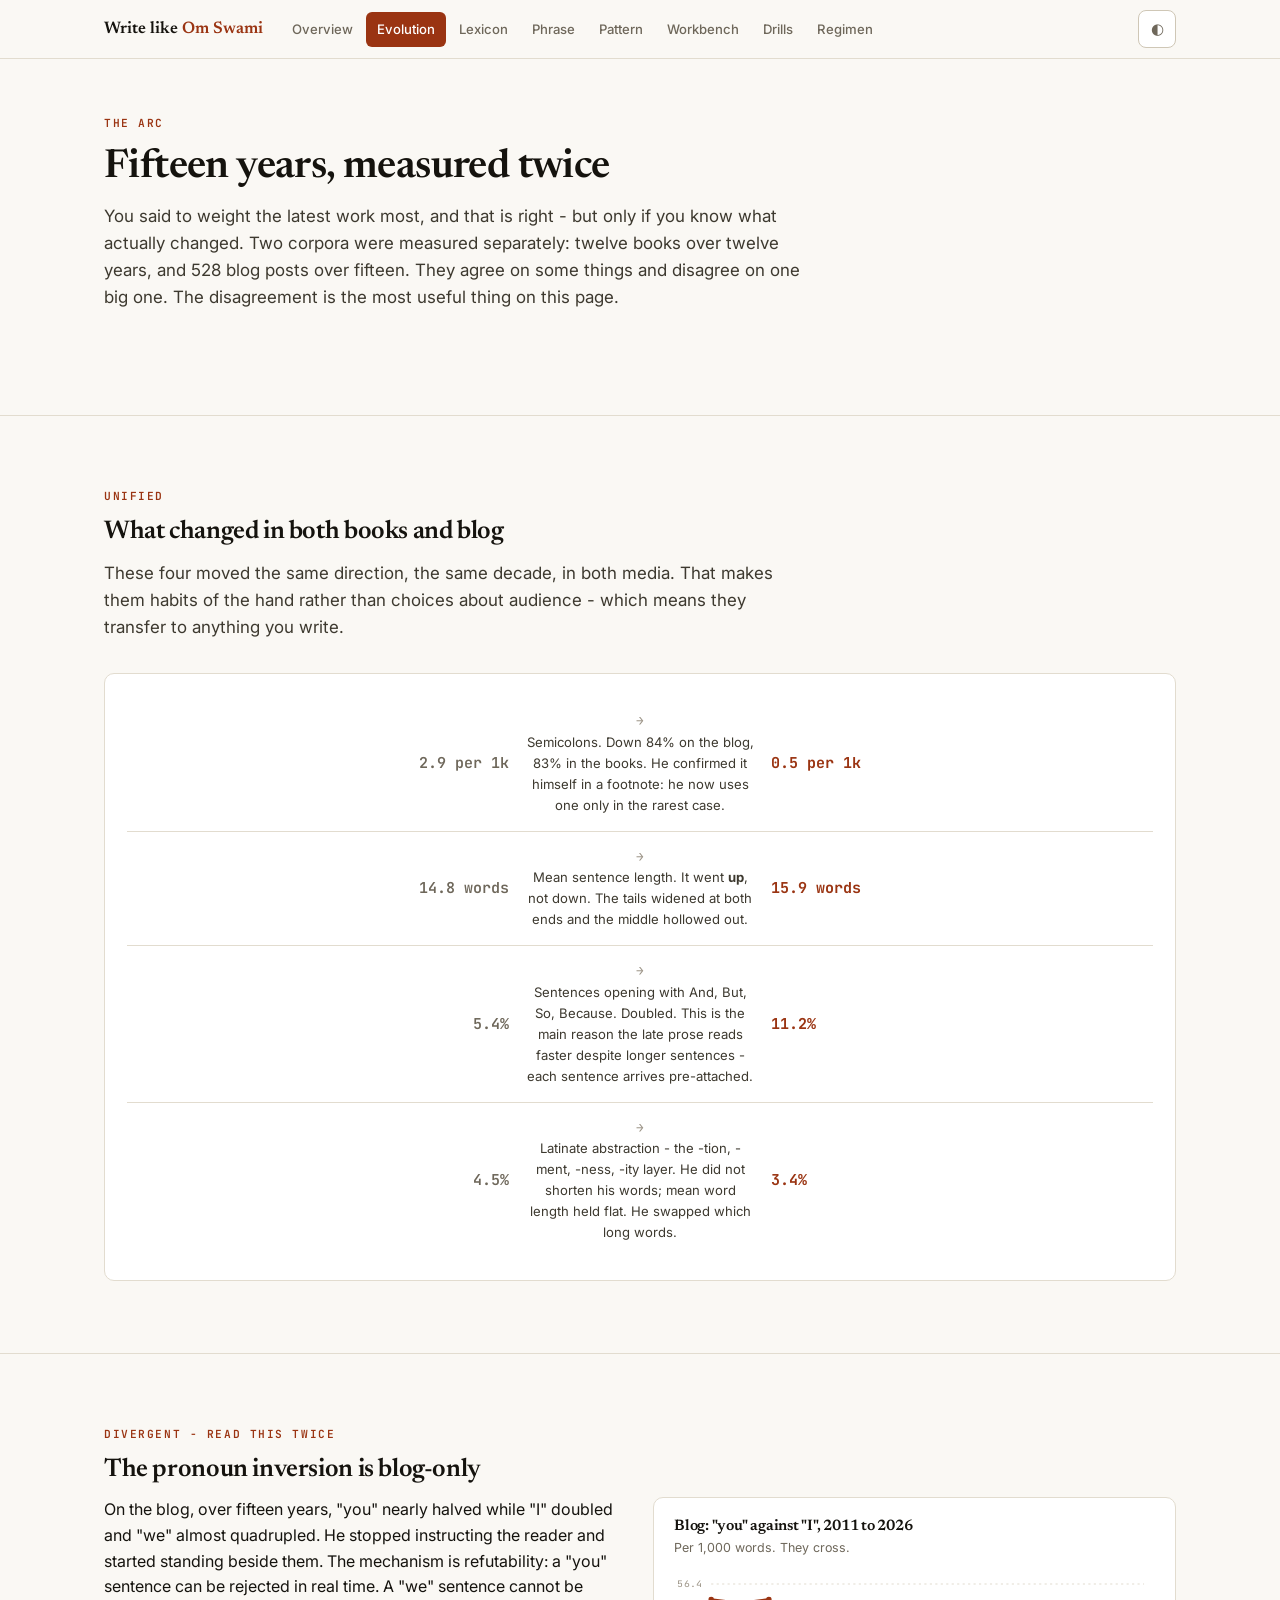
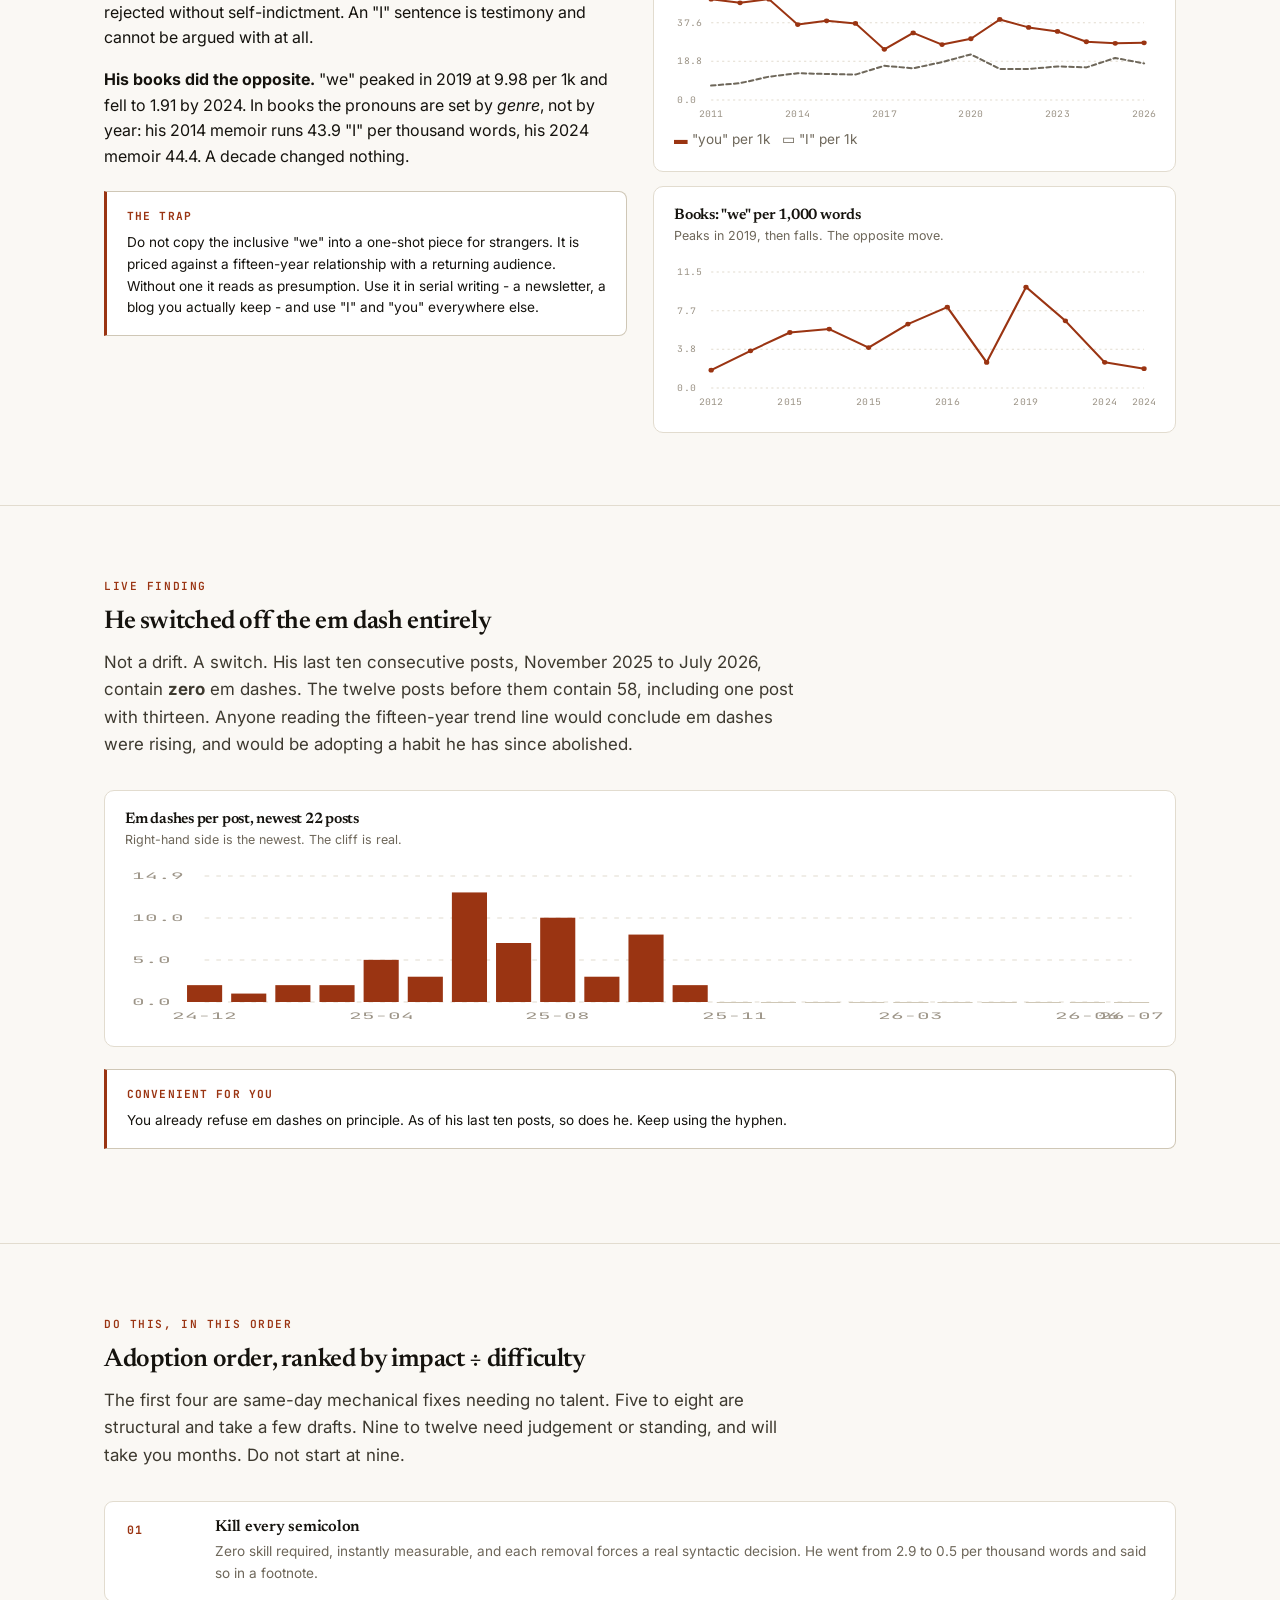
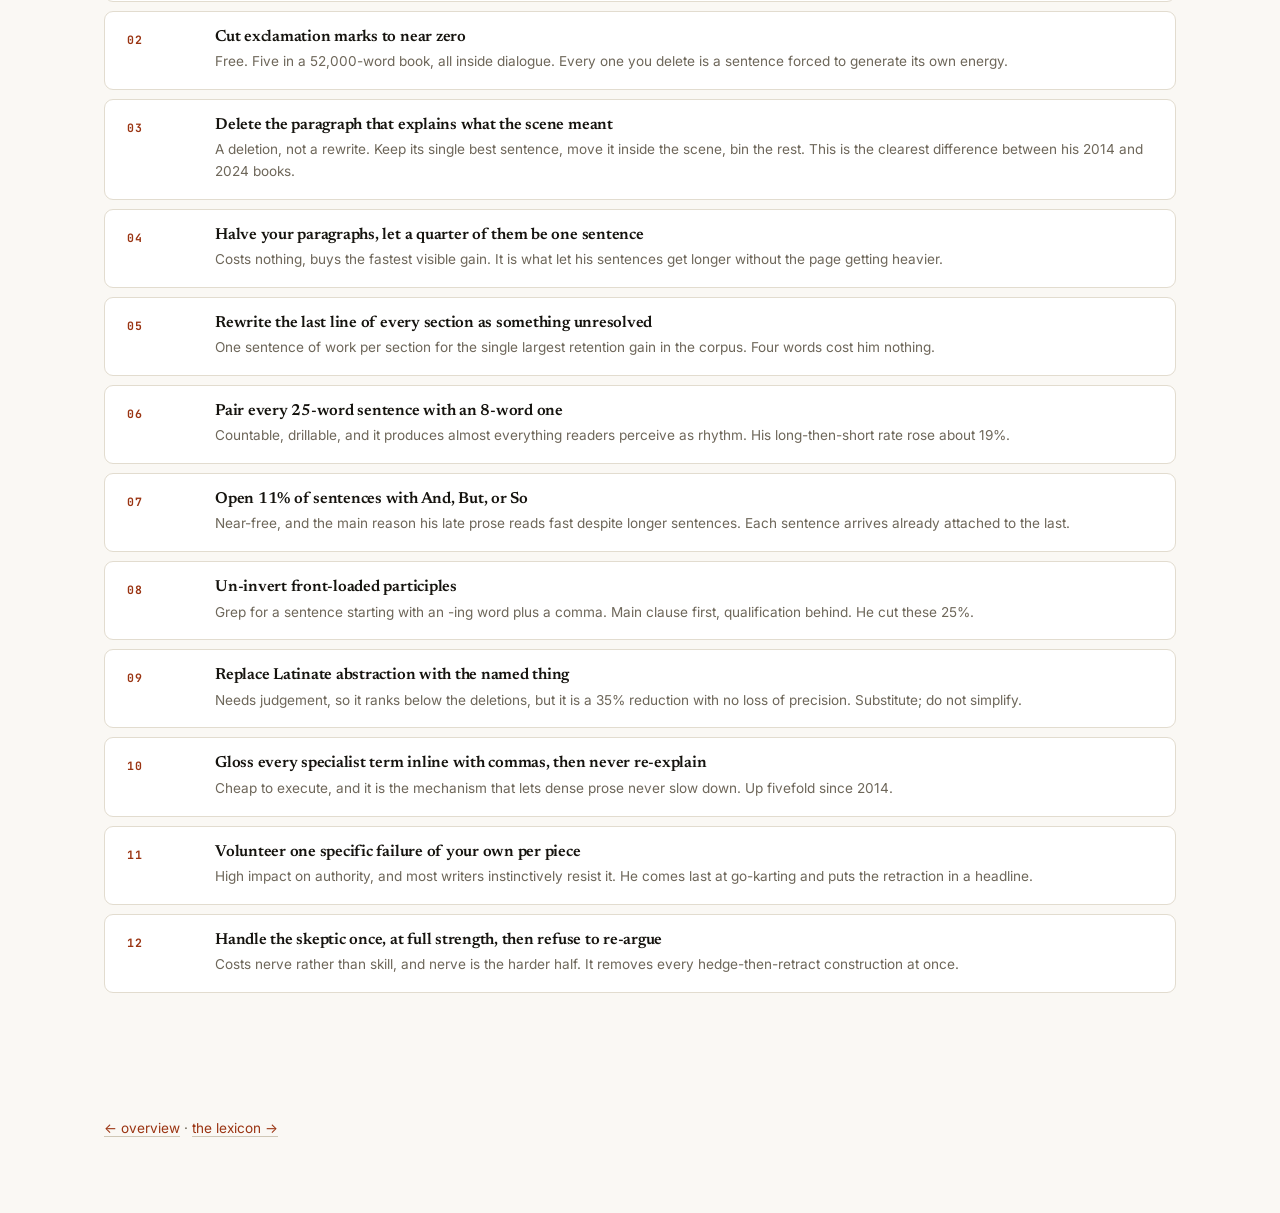
==== public/evolution.html @ 62a7ca6a "Writing curriculum reverse-engineered from 1.19M words of Om Swami Measured 12 books (588,782 words)" ====
<!doctype html><html lang="en"><head>
<meta charset="utf-8"><meta name="viewport" content="width=device-width,initial-scale=1">
<title>Evolution - Write like Om Swami</title>
<link rel="preconnect" href="https://fonts.googleapis.com"><link rel="preconnect" href="https://fonts.gstatic.com" crossorigin>
<link href="https://fonts.googleapis.com/css2?family=Newsreader:ital,opsz,wght@0,6..72,300..700;1,6..72,300..600&family=Inter:wght@400;500;600;700&family=JetBrains+Mono:wght@400;600&display=swap" rel="stylesheet">
<link rel="stylesheet" href="styles.css">
<link rel="icon" href="data:image/svg+xml,<svg xmlns='http://www.w3.org/2000/svg' viewBox='0 0 100 100'><text y='.9em' font-size='90'>🪷</text></svg>">
</head><body>

<section style="padding-top:56px"><div class="wrap">
  <div class="eyebrow">The arc</div>
  <h2 class="h2">Fifteen years, measured twice</h2>
  <p class="lede">You said to weight the latest work most, and that is right - but only if you know what actually changed. Two corpora were measured separately: twelve books over twelve years, and 528 blog posts over fifteen. They agree on some things and disagree on one big one. The disagreement is the most useful thing on this page.</p>
</div></section>

<section><div class="wrap">
  <div class="eyebrow">Unified</div>
  <h2 class="h2" style="font-size:1.6rem">What changed in both books and blog</h2>
  <p class="lede small">These four moved the same direction, the same decade, in both media. That makes them habits of the hand rather than choices about audience - which means they transfer to anything you write.</p>
  <div class="card">
    <div class="vs"><div class="a">2.9 per 1k</div><div><div class="arrow" style="text-align:center">→</div><div class="m">Semicolons. Down 84% on the blog, 83% in the books. He confirmed it himself in a footnote: he now uses one only in the rarest case.</div></div><div class="b">0.5 per 1k</div></div>
    <div class="vs"><div class="a">14.8 words</div><div><div class="arrow" style="text-align:center">→</div><div class="m">Mean sentence length. It went <b>up</b>, not down. The tails widened at both ends and the middle hollowed out.</div></div><div class="b">15.9 words</div></div>
    <div class="vs"><div class="a">5.4%</div><div><div class="arrow" style="text-align:center">→</div><div class="m">Sentences opening with And, But, So, Because. Doubled. This is the main reason the late prose reads faster despite longer sentences - each sentence arrives pre-attached.</div></div><div class="b">11.2%</div></div>
    <div class="vs"><div class="a">4.5%</div><div><div class="arrow" style="text-align:center">→</div><div class="m">Latinate abstraction - the -tion, -ment, -ness, -ity layer. He did not shorten his words; mean word length held flat. He swapped which long words.</div></div><div class="b">3.4%</div></div>
  </div>
</div></section>

<section><div class="wrap">
  <div class="eyebrow">Divergent - read this twice</div>
  <h2 class="h2" style="font-size:1.6rem">The pronoun inversion is blog-only</h2>
  <div class="two-col">
    <div>
      <p>On the blog, over fifteen years, "you" nearly halved while "I" doubled and "we" almost quadrupled. He stopped instructing the reader and started standing beside them. The mechanism is refutability: a "you" sentence can be rejected in real time. A "we" sentence cannot be rejected without self-indictment. An "I" sentence is testimony and cannot be argued with at all.</p>
      <p><b>His books did the opposite.</b> "we" peaked in 2019 at 9.98 per 1k and fell to 1.91 by 2024. In books the pronouns are set by <em>genre</em>, not by year: his 2014 memoir runs 43.9 "I" per thousand words, his 2024 memoir 44.4. A decade changed nothing.</p>
      <div class="note"><b>The trap</b><p class="small" style="margin:0">Do not copy the inclusive "we" into a one-shot piece for strangers. It is priced against a fifteen-year relationship with a returning audience. Without one it reads as presumption. Use it in serial writing - a newsletter, a blog you actually keep - and use "I" and "you" everywhere else.</p></div>
    </div>
    <div><div class="chart"><h4>Blog: "you" against "I", 2011 to 2026</h4>
      <div class="sub">Per 1,000 words. They cross.</div><div id="c1"></div></div>
      <div class="chart" style="margin-top:14px"><h4>Books: "we" per 1,000 words</h4>
      <div class="sub">Peaks in 2019, then falls. The opposite move.</div><div id="c2"></div></div></div>
  </div>
</div></section>

<section><div class="wrap">
  <div class="eyebrow">Live finding</div>
  <h2 class="h2" style="font-size:1.6rem">He switched off the em dash entirely</h2>
  <p class="lede">Not a drift. A switch. His last ten consecutive posts, November 2025 to July 2026, contain <b>zero</b> em dashes. The twelve posts before them contain 58, including one post with thirteen. Anyone reading the fifteen-year trend line would conclude em dashes were rising, and would be adopting a habit he has since abolished.</p>
  <div class="chart"><h4>Em dashes per post, newest 22 posts</h4><div class="sub">Right-hand side is the newest. The cliff is real.</div><div id="c3"></div></div>
  <div class="note"><b>Convenient for you</b><p class="small" style="margin:0">You already refuse em dashes on principle. As of his last ten posts, so does he. Keep using the hyphen.</p></div>
</div></section>

<section><div class="wrap">
  <div class="eyebrow">Do this, in this order</div>
  <h2 class="h2" style="font-size:1.6rem">Adoption order, ranked by impact ÷ difficulty</h2>
  <p class="lede small">The first four are same-day mechanical fixes needing no talent. Five to eight are structural and take a few drafts. Nine to twelve need judgement or standing, and will take you months. Do not start at nine.</p>
  <div id="adopt"></div>
</div></section>

<footer><div class="wrap"><p class="small"><a href="index.html">← overview</a> · <a href="lexicon.html">the lexicon →</a></p></div></footer>

<script src="app.js"></script>
<script>
initChrome();
const ADOPT=[
 ["Kill every semicolon","Zero skill required, instantly measurable, and each removal forces a real syntactic decision. He went from 2.9 to 0.5 per thousand words and said so in a footnote."],
 ["Cut exclamation marks to near zero","Free. Five in a 52,000-word book, all inside dialogue. Every one you delete is a sentence forced to generate its own energy."],
 ["Delete the paragraph that explains what the scene meant","A deletion, not a rewrite. Keep its single best sentence, move it inside the scene, bin the rest. This is the clearest difference between his 2014 and 2024 books."],
 ["Halve your paragraphs, let a quarter of them be one sentence","Costs nothing, buys the fastest visible gain. It is what let his sentences get longer without the page getting heavier."],
 ["Rewrite the last line of every section as something unresolved","One sentence of work per section for the single largest retention gain in the corpus. Four words cost him nothing."],
 ["Pair every 25-word sentence with an 8-word one","Countable, drillable, and it produces almost everything readers perceive as rhythm. His long-then-short rate rose about 19%."],
 ["Open 11% of sentences with And, But, or So","Near-free, and the main reason his late prose reads fast despite longer sentences. Each sentence arrives already attached to the last."],
 ["Un-invert front-loaded participles","Grep for a sentence starting with an -ing word plus a comma. Main clause first, qualification behind. He cut these 25%."],
 ["Replace Latinate abstraction with the named thing","Needs judgement, so it ranks below the deletions, but it is a 35% reduction with no loss of precision. Substitute; do not simplify."],
 ["Gloss every specialist term inline with commas, then never re-explain","Cheap to execute, and it is the mechanism that lets dense prose never slow down. Up fivefold since 2014."],
 ["Volunteer one specific failure of your own per piece","High impact on authority, and most writers instinctively resist it. He comes last at go-karting and puts the retraction in a headline."],
 ["Handle the skeptic once, at full strength, then refuse to re-argue","Costs nerve rather than skill, and nerve is the harder half. It removes every hedge-then-retract construction at once."]
];
document.getElementById("adopt").innerHTML=ADOPT.map((a,i)=>`
  <div class="wk" style="border:1px solid var(--rule);border-radius:9px;margin-bottom:9px;background:var(--surface)">
    <div class="n">${String(i+1).padStart(2,"0")}</div>
    <div><h4>${a[0]}</h4><p class="small muted" style="margin:0">${a[1]}</p></div></div>`).join("");

function mini(el,pts,{alt=null,lab="",altLab="",h=150,bars=false}={}){
  const w=440,pad={l:34,r:10,t:10,b:24};
  const ys=pts.map(p=>p.y).concat(alt?alt.map(p=>p.y):[]);
  let mn=Math.min(0,...ys), mx=Math.max(...ys)*1.15||1;
  const X=i=>pad.l+i*(w-pad.l-pad.r)/Math.max(1,pts.length-1);
  const Y=v=>pad.t+(mx-v)/(mx-mn)*(h-pad.t-pad.b);
  let g="";
  for(let k=0;k<=3;k++){const v=mn+(mx-mn)*k/3;
    g+=`<line class="gl" x1="${pad.l}" x2="${w-pad.r}" y1="${Y(v)}" y2="${Y(v)}"/><text class="lbl" x="3" y="${Y(v)+3}">${v.toFixed(1)}</text>`;}
  let body;
  if(bars){
    const bw=Math.max(3,(w-pad.l-pad.r)/pts.length-3);
    body=pts.map((p,i)=>`<rect class="bar ${p.y===0?"dim":""}" x="${X(i)-bw/2}" y="${Y(p.y)}" width="${bw}" height="${Math.max(1,Y(mn)-Y(p.y))}"><title>${p.x}: ${p.y}</title></rect>`).join("");
  } else {
    const path=a=>a.map((p,i)=>(i?"L":"M")+X(i).toFixed(1)+" "+Y(p.y).toFixed(1)).join(" ");
    body=(alt?`<path class="ln alt" d="${path(alt)}"/>`:"")+`<path class="ln" d="${path(pts)}"/>`+
      pts.map((p,i)=>`<circle class="dot" cx="${X(i)}" cy="${Y(p.y)}" r="2.4"><title>${p.x}: ${p.y}</title></circle>`).join("");
  }
  const step=Math.ceil(pts.length/6);
  const xl=pts.map((p,i)=>(i%step===0||i===pts.length-1)?`<text class="lbl" x="${X(i)}" y="${h-7}" text-anchor="middle">${p.x}</text>`:"").join("");
  el.innerHTML=`<svg viewBox="0 0 ${w} ${h}" preserveAspectRatio="none" style="height:${h}px">${g}${body}${xl}</svg>`+
    (alt?`<div class="small muted" style="margin-top:5px"><span style="color:var(--accent)">▬</span> ${lab} &nbsp; <span style="color:var(--muted)">▭</span> ${altLab}</div>`:"");
}
load("blog","metrics","emdash").then(({blog,metrics,emdash})=>{
  mini(document.getElementById("c1"),
    blog.yearly.map(r=>({x:r.year,y:r.you_per1k})),
    {alt:blog.yearly.map(r=>({x:r.year,y:r.I_per1k})),lab:'"you" per 1k',altLab:'"I" per 1k'});
  mini(document.getElementById("c2"),
    metrics.series.map(r=>({x:r.year,y:r.we_per1k})));
  mini(document.getElementById("c3"), emdash.recent.map(r=>({x:r.date.slice(2,7),y:r.em})),{bars:true,h:160});
});
</script></body></html>
---- public/styles.css ----
/* learn-to-write-like-os - flat, editorial, zero gradients, zero glows */
:root{
  --bg:#FAF8F4; --surface:#FFFFFF; --surface-2:#F2EFE8;
  --ink:#15130E; --ink-2:#3D392F; --muted:#6E675A; --faint:#9C9487;
  --rule:#E2DCCF; --rule-2:#CFC7B6;
  --accent:#9A3412; --accent-ink:#FFFFFF; --accent-soft:#F6E9E1;
  --good:#2F6B3A; --warn:#8A6A12; --bad:#A03030;
  --serif:"Newsreader",Georgia,"Times New Roman",serif;
  --sans:"Inter","Geist",-apple-system,BlinkMacSystemFont,"Segoe UI",sans-serif;
  --mono:"JetBrains Mono","SF Mono",ui-monospace,Menlo,monospace;
  --maxw:1120px;
}
@media (prefers-color-scheme:dark){:root:not([data-theme="light"]){
  --bg:#111010; --surface:#1A1918; --surface-2:#232120;
  --ink:#F3F0EA; --ink-2:#D6D1C7; --muted:#9C9488; --faint:#6E675C;
  --rule:#2C2A27; --rule-2:#3D3A35;
  --accent:#D9603A; --accent-ink:#171310; --accent-soft:#2A1D17;
  --good:#6FA97C; --warn:#C9A227; --bad:#D97070;
}}
:root[data-theme="dark"]{
  --bg:#111010; --surface:#1A1918; --surface-2:#232120;
  --ink:#F3F0EA; --ink-2:#D6D1C7; --muted:#9C9488; --faint:#6E675C;
  --rule:#2C2A27; --rule-2:#3D3A35;
  --accent:#D9603A; --accent-ink:#171310; --accent-soft:#2A1D17;
  --good:#6FA97C; --warn:#C9A227; --bad:#D97070;
}
@media (prefers-color-scheme:dark){:root:not([data-theme="light"]){--warn:#C9A227;}}

*{box-sizing:border-box}
html{scroll-behavior:smooth}
html,body{max-width:100%;overflow-x:clip}
body{margin:0;background:var(--bg);color:var(--ink);
  font-family:var(--sans);font-size:16px;line-height:1.6;
  -webkit-font-smoothing:antialiased;text-rendering:optimizeLegibility}
h1,h2,h3,h4{font-family:var(--serif);font-weight:600;line-height:1.15;letter-spacing:-.015em;margin:0}
p{margin:0 0 1em}
a{color:var(--accent);text-decoration:none;border-bottom:1px solid var(--rule-2)}
a:hover{border-bottom-color:var(--accent)}
code,kbd{font-family:var(--mono);font-size:.88em}
.wrap{max-width:var(--maxw);margin:0 auto;padding:0 24px}
.mono{font-family:var(--mono)}
.serif{font-family:var(--serif)}
.muted{color:var(--muted)}
.small{font-size:.85rem}
.tnum{font-variant-numeric:tabular-nums}

/* ---------- nav ---------- */
header.nav{position:sticky;top:0;z-index:200;background:var(--bg);border-bottom:1px solid var(--rule)}
.nav-in{max-width:var(--maxw);margin:0 auto;padding:0 24px;
  display:flex;align-items:center;gap:18px;height:58px}
.brand{font-family:var(--serif);font-size:1.05rem;font-weight:600;
  border:0;color:var(--ink);white-space:nowrap;flex:none}
.brand span{color:var(--accent)}
.navlinks{display:flex;gap:2px;flex:1;min-width:0;flex-wrap:wrap}
.navlinks a{border:0;color:var(--muted);font-size:.82rem;padding:7px 11px;
  border-radius:6px;white-space:nowrap;font-weight:500}
.navlinks a:hover{background:var(--surface-2);color:var(--ink)}
.navlinks a.on{background:var(--accent);color:var(--accent-ink)}
.tbtn{border:1px solid var(--rule-2);background:var(--surface);color:var(--muted);
  width:38px;height:38px;min-width:38px;border-radius:8px;cursor:pointer;font-size:15px;flex:none;
  display:flex;align-items:center;justify-content:center;padding:0}
.tbtn:hover{color:var(--ink);border-color:var(--accent)}
.menubtn{display:none;flex-direction:column;gap:4px}
.menubtn span{display:block;width:17px;height:2px;background:currentColor;border-radius:2px;
  transition:transform .18s ease,opacity .18s ease}
header.nav.open .menubtn span:nth-child(1){transform:translateY(6px) rotate(45deg)}
header.nav.open .menubtn span:nth-child(2){opacity:0}
header.nav.open .menubtn span:nth-child(3){transform:translateY(-6px) rotate(-45deg)}

/* tablet + mobile: collapse to a panel */
@media(max-width:900px){
  .nav-in{gap:12px;padding:0 18px}
  .menubtn{display:flex}
  .navlinks{position:absolute;left:0;right:0;top:58px;flex-direction:column;gap:0;
    background:var(--bg);border-bottom:1px solid var(--rule);
    padding:6px 18px 14px;display:none}
  header.nav.open .navlinks{display:flex}
  .navlinks a{padding:13px 12px;font-size:.95rem;border-radius:8px;width:100%}
  .navlinks a+a{border-top:1px solid var(--rule)}
  .navlinks a.on{border-top-color:transparent}
}
/* ---------- section shell ---------- */
section{padding:72px 0;border-bottom:1px solid var(--rule)}
section:last-of-type{border-bottom:0}
.eyebrow{font-family:var(--mono);font-size:.7rem;letter-spacing:.14em;
  text-transform:uppercase;color:var(--accent);margin-bottom:12px;font-weight:600}
.h2{font-size:clamp(1.7rem,3.6vw,2.5rem);margin-bottom:12px}
.lede{font-size:1.06rem;color:var(--ink-2);max-width:64ch;margin-bottom:32px}
.lede.serif{font-size:1.18rem;line-height:1.62}

/* ---------- hero ---------- */
.hero{padding:80px 0 64px;border-bottom:1px solid var(--rule)}
.hero h1{font-size:clamp(2.3rem,6.2vw,4.1rem);letter-spacing:-.03em;margin-bottom:20px}
.hero h1 em{font-style:italic;color:var(--accent)}
.hero .lede{font-size:1.16rem;max-width:60ch}
.stat-strip{display:grid;grid-template-columns:repeat(auto-fit,minmax(150px,1fr));
  gap:1px;background:var(--rule);border:1px solid var(--rule);margin-top:40px}
.stat{background:var(--bg);padding:18px 16px}
.stat .n{font-family:var(--serif);font-size:1.9rem;font-weight:600;
  line-height:1;color:var(--accent);font-variant-numeric:tabular-nums}
.stat .l{font-size:.76rem;color:var(--muted);margin-top:6px;line-height:1.35}

/* ---------- cards / grid ---------- */
.grid{display:grid;gap:16px}
.g2{grid-template-columns:repeat(auto-fit,minmax(300px,1fr))}
.g3{grid-template-columns:repeat(auto-fit,minmax(250px,1fr))}
.card{background:var(--surface);border:1px solid var(--rule);border-radius:10px;padding:22px}
.card h3{font-size:1.12rem;margin-bottom:8px}
.card .k{font-family:var(--mono);font-size:.68rem;letter-spacing:.1em;
  text-transform:uppercase;color:var(--accent);font-weight:600;margin-bottom:10px}

/* ---------- shelf ---------- */
.shelf{border:1px solid var(--rule);border-radius:10px;overflow:hidden;background:var(--surface)}
.bk{display:grid;grid-template-columns:44px 1fr auto;gap:14px;align-items:center;
  padding:13px 18px;border-bottom:1px solid var(--rule)}
.bk:last-child{border-bottom:0}
.bk.miss{background:var(--surface-2)}
.bk .yr{font-family:var(--mono);font-size:.8rem;color:var(--muted);font-weight:600}
.bk .ti{font-family:var(--serif);font-size:1.04rem;font-weight:600}
.bk .pub{font-size:.76rem;color:var(--faint);margin-top:1px}
.pill{font-family:var(--mono);font-size:.64rem;letter-spacing:.08em;text-transform:uppercase;
  padding:3px 8px;border-radius:4px;font-weight:600;white-space:nowrap}
.pill.own{background:var(--accent-soft);color:var(--accent)}
.pill.no{background:transparent;color:var(--faint);border:1px solid var(--rule-2)}
.pill.key{background:var(--accent);color:var(--accent-ink)}

/* ---------- charts ---------- */
.chart{background:var(--surface);border:1px solid var(--rule);border-radius:10px;padding:20px}
.chart h4{font-size:.95rem;margin-bottom:2px}
.chart .sub{font-size:.78rem;color:var(--muted);margin-bottom:16px}
svg{display:block;width:100%;overflow:visible}
.ax{stroke:var(--rule-2);stroke-width:1}
.gl{stroke:var(--rule);stroke-width:1;stroke-dasharray:2 3}
.lbl{font-family:var(--mono);font-size:9px;fill:var(--faint)}
.lbl.b{fill:var(--muted);font-weight:600}
.ln{fill:none;stroke:var(--accent);stroke-width:2;stroke-linejoin:round;stroke-linecap:round}
.ln.alt{stroke:var(--muted);stroke-dasharray:4 3}
.dot{fill:var(--accent)}
.bar{fill:var(--accent)}
.bar.dim{fill:var(--rule-2)}

/* ---------- tables ---------- */
.tbl{width:100%;border-collapse:collapse;font-size:.9rem}
.tbl th{text-align:left;font-family:var(--mono);font-size:.66rem;letter-spacing:.1em;
  text-transform:uppercase;color:var(--muted);font-weight:600;
  padding:9px 12px;border-bottom:1px solid var(--rule-2);position:sticky;top:58px;background:var(--bg)}
.tbl td{padding:11px 12px;border-bottom:1px solid var(--rule);vertical-align:top}
.tbl tr:last-child td{border-bottom:0}
.tbl .w{font-family:var(--serif);font-weight:600;font-size:1.02rem;white-space:nowrap}
.tbl .ex{color:var(--ink-2);font-style:italic}
.scroller{max-height:520px;overflow-y:auto;overflow-x:auto;-webkit-overflow-scrolling:touch;
  border:1px solid var(--rule);border-radius:10px;background:var(--surface)}

/* ---------- controls ---------- */
.controls{display:flex;gap:8px;flex-wrap:wrap;align-items:center;margin-bottom:16px}
input[type=search],select,textarea{font-family:var(--sans);font-size:.9rem;color:var(--ink);
  background:var(--surface);border:1px solid var(--rule-2);border-radius:7px;padding:9px 12px}
input[type=search]{min-width:200px;flex:1}
input:focus,select:focus,textarea:focus{outline:2px solid var(--accent);outline-offset:-1px;border-color:transparent}
.chip{font-family:var(--mono);font-size:.72rem;padding:7px 12px;border-radius:6px;
  border:1px solid var(--rule-2);background:var(--surface);color:var(--muted);cursor:pointer;font-weight:600}
.chip:hover{color:var(--ink);border-color:var(--rule-2)}
.chip.on{background:var(--accent);color:var(--accent-ink);border-color:var(--accent)}
.btn{font-family:var(--sans);font-weight:600;font-size:.88rem;padding:10px 18px;border-radius:7px;
  border:1px solid var(--accent);background:var(--accent);color:var(--accent-ink);cursor:pointer}
.btn.ghost{background:transparent;color:var(--accent)}
.btn:hover{opacity:.88}

/* ---------- flashcard ---------- */
.fc{background:var(--surface);border:1px solid var(--rule);border-radius:12px;
  padding:44px 28px;text-align:center;min-height:250px;
  display:flex;flex-direction:column;align-items:center;justify-content:center;gap:14px}
.fc .word{font-family:var(--serif);font-size:clamp(2rem,5vw,2.9rem);font-weight:600;letter-spacing:-.02em}
.fc .pos{font-family:var(--mono);font-size:.72rem;text-transform:uppercase;
  letter-spacing:.1em;color:var(--accent)}
.fc .def{font-size:1.04rem;color:var(--ink-2);max-width:46ch}
.fc .exs{font-family:var(--serif);font-style:italic;color:var(--muted);max-width:48ch;font-size:1rem}
.fc .hidden{visibility:hidden}
.fc-bar{display:flex;gap:8px;justify-content:center;margin-top:14px;flex-wrap:wrap}

/* ---------- templates ---------- */
.tpl{border-left:3px solid var(--accent);padding:2px 0 2px 18px;margin-bottom:22px}
.tpl .nm{font-family:var(--serif);font-size:1.06rem;font-weight:600;margin-bottom:3px}
.tpl .sh{font-family:var(--mono);font-size:.78rem;color:var(--accent);margin-bottom:6px}
.tpl .dsc{font-size:.92rem;color:var(--ink-2)}
.tpl .demo{font-family:var(--serif);font-size:1rem;background:var(--surface-2);
  border-radius:7px;padding:11px 14px;margin-top:9px;color:var(--ink-2)}

/* ---------- schedule ---------- */
.phase{border:1px solid var(--rule);border-radius:10px;overflow:hidden;margin-bottom:18px;background:var(--surface)}
.phase-h{padding:18px 22px;border-bottom:1px solid var(--rule);
  display:flex;justify-content:space-between;align-items:baseline;gap:14px;flex-wrap:wrap}
.phase-h h3{font-size:1.2rem}
.wk{padding:16px 22px;border-bottom:1px solid var(--rule);display:grid;
  grid-template-columns:70px 1fr;gap:18px;align-items:start}
.wk:last-child{border-bottom:0}
.wk .n{font-family:var(--mono);font-size:.72rem;color:var(--accent);font-weight:700;
  letter-spacing:.06em;padding-top:3px}
.wk h4{font-size:1rem;margin-bottom:5px}
.wk ul{margin:8px 0 0;padding-left:17px;font-size:.88rem;color:var(--ink-2)}
.wk li{margin-bottom:4px}
.ship{font-family:var(--mono);font-size:.72rem;color:var(--accent);
  background:var(--accent-soft);padding:5px 10px;border-radius:5px;display:inline-block;margin-top:9px;font-weight:600}
.day{display:grid;grid-template-columns:88px 1fr auto;gap:14px;align-items:center;
  padding:12px 16px;border-bottom:1px solid var(--rule)}
.day:last-child{border-bottom:0}
.day .t{font-family:var(--mono);font-size:.78rem;color:var(--accent);font-weight:600}
.day .m{font-family:var(--mono);font-size:.72rem;color:var(--faint)}
.chk{width:19px;height:19px;accent-color:var(--accent);cursor:pointer}

/* ---------- audit ---------- */
.audit-grid{display:grid;grid-template-columns:1fr 1fr;gap:18px}
@media(max-width:820px){.audit-grid{grid-template-columns:1fr}}
textarea{width:100%;min-height:290px;font-family:var(--serif);font-size:1rem;
  line-height:1.65;resize:vertical}
.metric{display:grid;grid-template-columns:1fr auto;gap:10px;align-items:center;
  padding:11px 0;border-bottom:1px solid var(--rule)}
.metric:last-child{border-bottom:0}
.metric .nm{font-size:.88rem}
.metric .tg{font-family:var(--mono);font-size:.7rem;color:var(--faint)}
.metric .v{font-family:var(--mono);font-size:1rem;font-weight:700;text-align:right;
  font-variant-numeric:tabular-nums}
.v.ok{color:var(--good)} .v.mid{color:var(--warn)} .v.off{color:var(--bad)}
.gauge{height:5px;background:var(--surface-2);border-radius:3px;overflow:hidden;margin-top:7px;
  grid-column:1/-1}
.gauge i{display:block;height:100%;background:var(--accent);border-radius:3px}
.gauge i.ok{background:var(--good)} .gauge i.mid{background:var(--warn)} .gauge i.off{background:var(--bad)}
.score{font-family:var(--serif);font-size:3.4rem;font-weight:600;line-height:1;color:var(--accent);
  font-variant-numeric:tabular-nums}
.flags{margin-top:14px;font-size:.86rem}
.flags div{padding:7px 11px;border-radius:6px;background:var(--surface-2);margin-bottom:6px}
.flags .hit{border-left:3px solid var(--bad)}

/* ---------- drills ---------- */
.drill{background:var(--surface);border:1px solid var(--rule);border-radius:10px;
  padding:20px;margin-bottom:14px}
.drill-h{display:flex;justify-content:space-between;gap:12px;align-items:baseline;margin-bottom:9px;flex-wrap:wrap}
.drill h4{font-size:1.06rem}
.drill .tag{font-family:var(--mono);font-size:.64rem;letter-spacing:.08em;text-transform:uppercase;
  color:var(--accent);border:1px solid var(--rule-2);padding:3px 8px;border-radius:4px;font-weight:600}
.drill .trains{font-size:.82rem;color:var(--muted);margin-bottom:10px}
.drill .do{font-size:.93rem;color:var(--ink-2);margin-bottom:10px}
.drill .test{font-size:.88rem;padding:10px 13px;background:var(--surface-2);border-radius:7px;
  border-left:3px solid var(--accent)}
.drill .test b{font-family:var(--mono);font-size:.68rem;letter-spacing:.08em;
  text-transform:uppercase;color:var(--accent);display:block;margin-bottom:3px}

/* ---------- misc ---------- */
.note{border:1px solid var(--rule-2);border-left:3px solid var(--accent);
  background:var(--surface);border-radius:0 8px 8px 0;padding:16px 20px;margin:22px 0}
.note b{font-family:var(--mono);font-size:.7rem;letter-spacing:.1em;text-transform:uppercase;
  color:var(--accent);display:block;margin-bottom:6px}
.two-col{display:grid;grid-template-columns:1fr 1fr;gap:26px}
@media(max-width:760px){.two-col{grid-template-columns:1fr}}
.vs{display:grid;grid-template-columns:1fr auto 1fr;gap:16px;align-items:center;
  padding:15px 0;border-bottom:1px solid var(--rule)}
.vs:last-child{border-bottom:0}
.vs .a{text-align:right;font-family:var(--mono);font-size:.94rem;color:var(--muted);font-weight:600}
.vs .b{font-family:var(--mono);font-size:.94rem;color:var(--accent);font-weight:700}
.vs .m{font-size:.82rem;color:var(--ink-2);text-align:center;max-width:230px}
.arrow{color:var(--faint);font-family:var(--mono);font-size:.8rem}
footer{padding:44px 0 60px;font-size:.84rem;color:var(--muted)}
.hidden{display:none!important}
@media(max-width:700px){
  section{padding:52px 0}
  .wk{grid-template-columns:1fr;gap:6px}
  .bk{grid-template-columns:38px 1fr;gap:10px}
  .bk .pill{grid-column:2}
}

/* --- mobile hardening --- */
@media(max-width:520px){
  .tbl{font-size:.84rem;min-width:520px}
  .tbl th{position:static}
  .stat-strip{grid-template-columns:1fr 1fr}
  .hero{padding:56px 0 44px}
  .fc{padding:32px 18px;min-height:210px}
  .fc-bar{gap:6px}
  .fc-bar .btn,.fc-bar .chip{padding:9px 12px;font-size:.8rem}
  .controls{gap:6px}
  input[type=search]{min-width:0;width:100%}
  .nav-in{gap:12px}
  .brand{font-size:.95rem}
  .metric{grid-template-columns:1fr auto}
  .drill-h{gap:6px}
  .vs{grid-template-columns:1fr;gap:6px;text-align:left}
  .vs .a,.vs .b{text-align:left}
  .vs .m{text-align:left;max-width:none}
  .phase-h{flex-direction:column;gap:8px}
  .day{grid-template-columns:1fr auto}
}
@media(max-width:380px){ .stat-strip{grid-template-columns:1fr} }

/* --- tablet --- */
@media(min-width:701px) and (max-width:1024px){
  .wrap{padding:0 22px}
  .g3{grid-template-columns:repeat(2,1fr)}
  .stat-strip{grid-template-columns:repeat(3,1fr)}
  .audit-grid,.wb{grid-template-columns:1fr}
  .two-col{grid-template-columns:1fr;gap:20px}
  #editor{min-height:320px}
}
@media(max-width:700px){
  .g2,.g3{grid-template-columns:1fr}
}
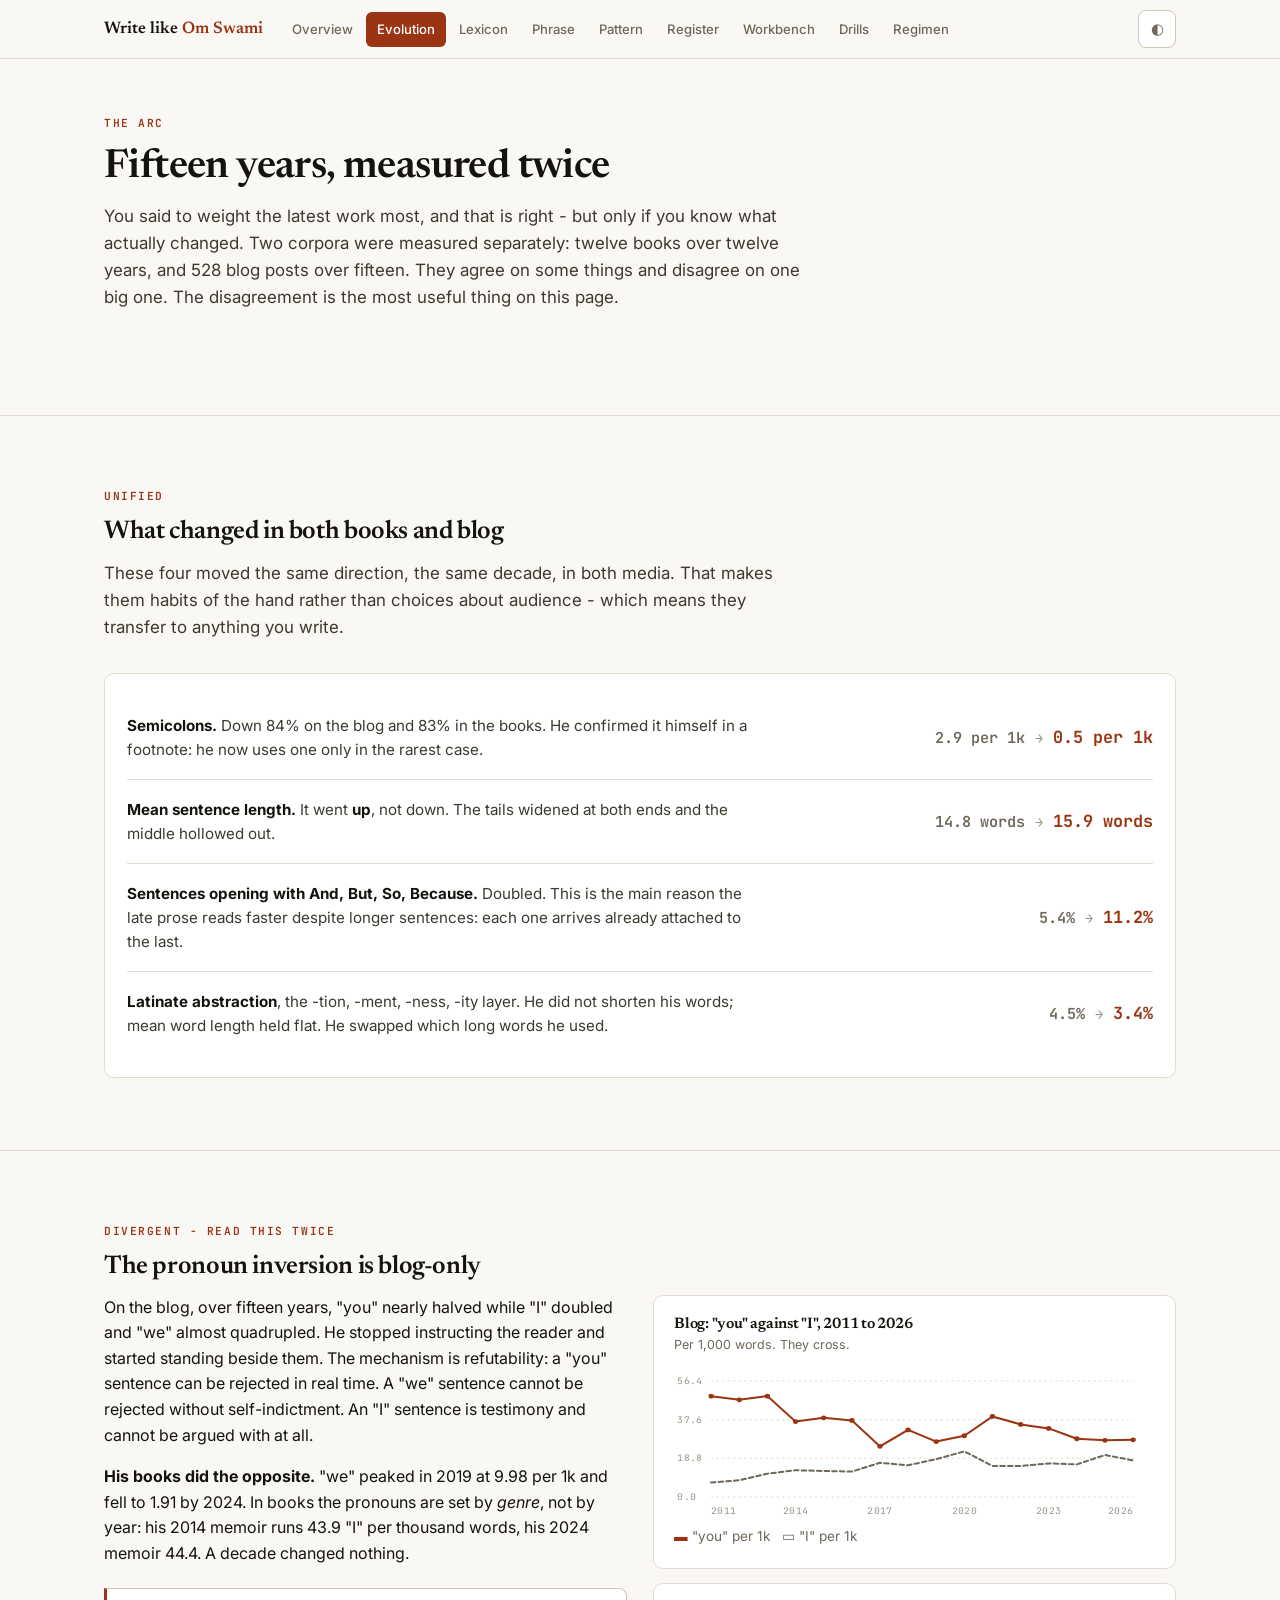
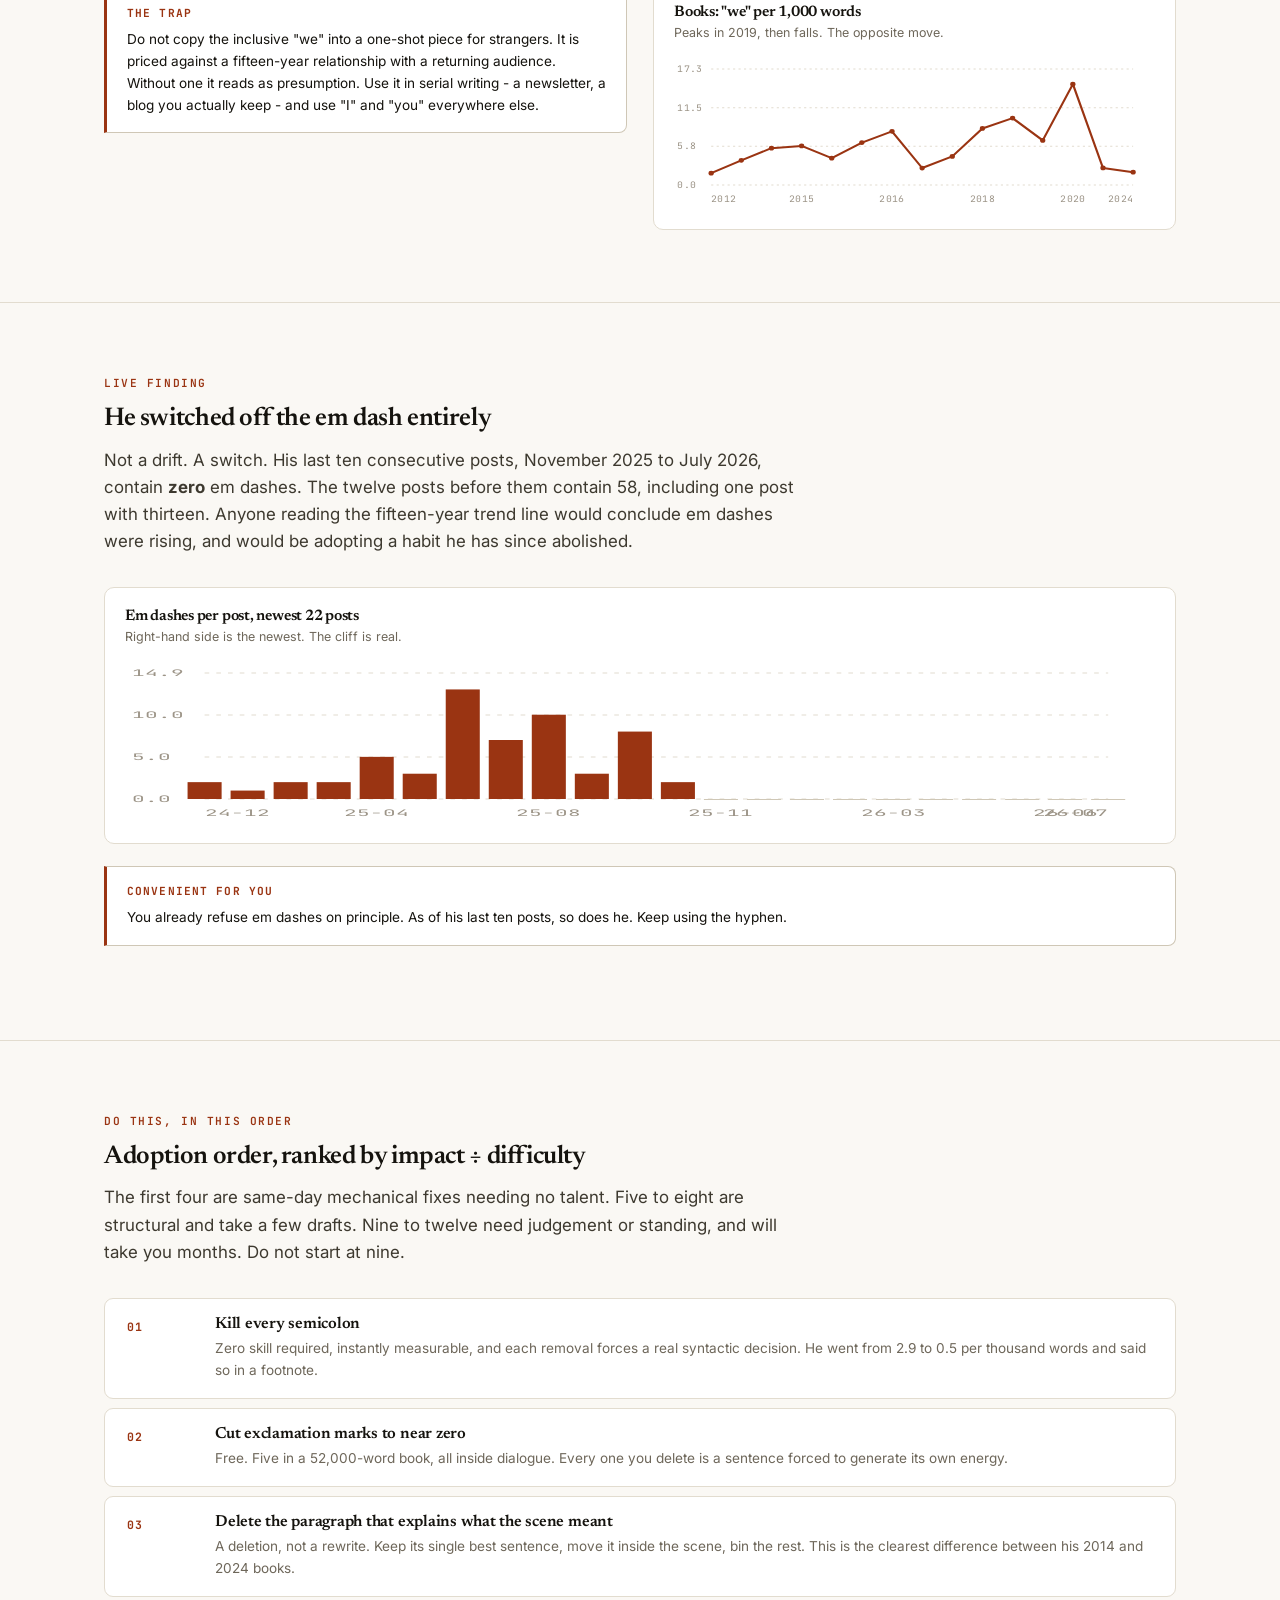
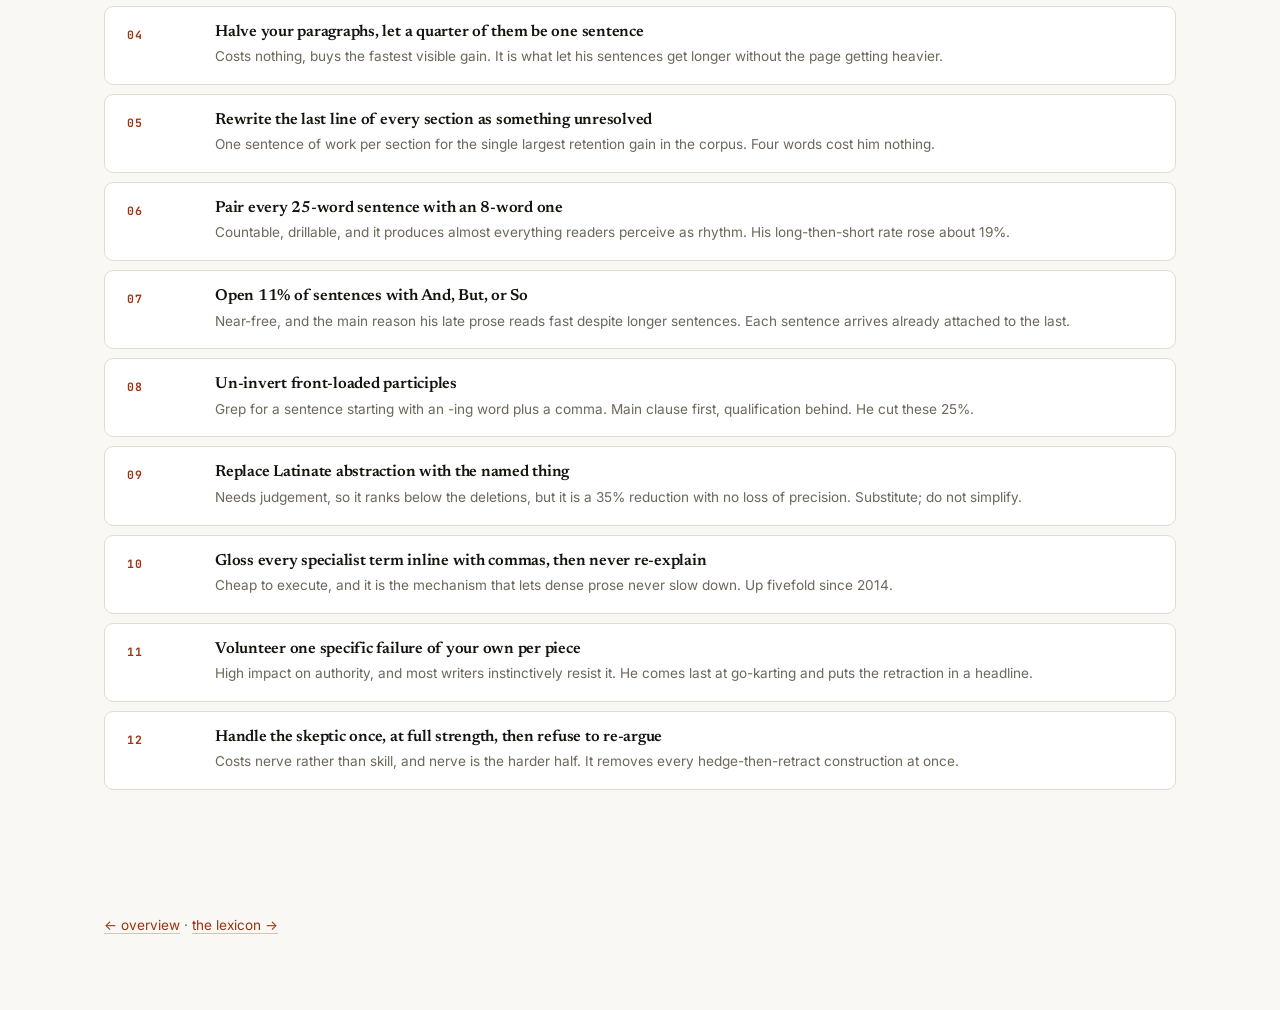
==== commit 52eefe5e: "Fix layout bugs and make every stat data-driven - Pronoun arc was a stacked bar sized against the pe" ====
--- a/public/evolution.html
+++ b/public/evolution.html
@@ -18,11 +18,11 @@
   <h2 class="h2" style="font-size:1.6rem">What changed in both books and blog</h2>
   <p class="lede small">These four moved the same direction, the same decade, in both media. That makes them habits of the hand rather than choices about audience - which means they transfer to anything you write.</p>
   <div class="card">
-    <div class="vs"><div class="a">2.9 per 1k</div><div><div class="arrow" style="text-align:center">→</div><div class="m">Semicolons. Down 84% on the blog, 83% in the books. He confirmed it himself in a footnote: he now uses one only in the rarest case.</div></div><div class="b">0.5 per 1k</div></div>
-    <div class="vs"><div class="a">14.8 words</div><div><div class="arrow" style="text-align:center">→</div><div class="m">Mean sentence length. It went <b>up</b>, not down. The tails widened at both ends and the middle hollowed out.</div></div><div class="b">15.9 words</div></div>
-    <div class="vs"><div class="a">5.4%</div><div><div class="arrow" style="text-align:center">→</div><div class="m">Sentences opening with And, But, So, Because. Doubled. This is the main reason the late prose reads faster despite longer sentences - each sentence arrives pre-attached.</div></div><div class="b">11.2%</div></div>
-    <div class="vs"><div class="a">4.5%</div><div><div class="arrow" style="text-align:center">→</div><div class="m">Latinate abstraction - the -tion, -ment, -ness, -ity layer. He did not shorten his words; mean word length held flat. He swapped which long words.</div></div><div class="b">3.4%</div></div>
-  </div>
+    <div class="vs"><div class="m"><b>Semicolons.</b> Down 84% on the blog and 83% in the books. He confirmed it himself in a footnote: he now uses one only in the rarest case.</div><div class="nums"><span class="a">2.9 per 1k</span><span class="arrow">→</span><span class="b">0.5 per 1k</span></div></div>
+    <div class="vs"><div class="m"><b>Mean sentence length.</b> It went <b>up</b>, not down. The tails widened at both ends and the middle hollowed out.</div><div class="nums"><span class="a">14.8 words</span><span class="arrow">→</span><span class="b">15.9 words</span></div></div>
+    <div class="vs"><div class="m"><b>Sentences opening with And, But, So, Because.</b> Doubled. This is the main reason the late prose reads faster despite longer sentences: each one arrives already attached to the last.</div><div class="nums"><span class="a">5.4%</span><span class="arrow">→</span><span class="b">11.2%</span></div></div>
+    <div class="vs"><div class="m"><b>Latinate abstraction</b>, the -tion, -ment, -ness, -ity layer. He did not shorten his words; mean word length held flat. He swapped which long words he used.</div><div class="nums"><span class="a">4.5%</span><span class="arrow">→</span><span class="b">3.4%</span></div></div>
+</div>
 </div></section>
 
 <section><div class="wrap">
@@ -81,7 +81,7 @@
     <div><h4>${a[0]}</h4><p class="small muted" style="margin:0">${a[1]}</p></div></div>`).join("");
 
 function mini(el,pts,{alt=null,lab="",altLab="",h=150,bars=false}={}){
-  const w=440,pad={l:34,r:10,t:10,b:24};
+  const w=440,pad={l:34,r:20,t:10,b:24};
   const ys=pts.map(p=>p.y).concat(alt?alt.map(p=>p.y):[]);
   let mn=Math.min(0,...ys), mx=Math.max(...ys)*1.15||1;
   const X=i=>pad.l+i*(w-pad.l-pad.r)/Math.max(1,pts.length-1);
@@ -99,7 +99,7 @@
       pts.map((p,i)=>`<circle class="dot" cx="${X(i)}" cy="${Y(p.y)}" r="2.4"><title>${p.x}: ${p.y}</title></circle>`).join("");
   }
   const step=Math.ceil(pts.length/6);
-  const xl=pts.map((p,i)=>(i%step===0||i===pts.length-1)?`<text class="lbl" x="${X(i)}" y="${h-7}" text-anchor="middle">${p.x}</text>`:"").join("");
+  const xl=pts.map((p,i)=>(i%step===0||i===pts.length-1)?`<text class="lbl" x="${X(i)}" y="${h-7}" text-anchor="${i===0?'start':i===pts.length-1?'end':'middle'}">${p.x}</text>`:"").join("");
   el.innerHTML=`<svg viewBox="0 0 ${w} ${h}" preserveAspectRatio="none" style="height:${h}px">${g}${body}${xl}</svg>`+
     (alt?`<div class="small muted" style="margin-top:5px"><span style="color:var(--accent)">▬</span> ${lab} &nbsp; <span style="color:var(--muted)">▭</span> ${altLab}</div>`:"");
 }
--- a/public/styles.css
+++ b/public/styles.css
@@ -1,3 +1,29 @@
+/* ---------------------------------------------------------------
+   Hardik's own licensed fonts, loaded from HIS machine via local().
+   No font file is served, so no licence is breached. Anyone without
+   them installed falls through to the Google webfonts below.
+   --------------------------------------------------------------- */
+@font-face{font-family:"HafferL";src:local("Haffer Light"),local("Haffer-Light");font-weight:300;font-style:normal;font-display:swap}
+@font-face{font-family:"HafferL";src:local("Haffer Regular"),local("Haffer-Regular"),local("Haffer");font-weight:400;font-style:normal;font-display:swap}
+@font-face{font-family:"HafferL";src:local("Haffer Medium"),local("Haffer-Medium");font-weight:500;font-style:normal;font-display:swap}
+@font-face{font-family:"HafferL";src:local("Haffer SemiBold"),local("Haffer-SemiBold");font-weight:600;font-style:normal;font-display:swap}
+@font-face{font-family:"HafferL";src:local("Haffer Bold"),local("Haffer-Bold");font-weight:700;font-style:normal;font-display:swap}
+@font-face{font-family:"HafferL";src:local("Haffer Regular Italic"),local("Haffer-RegularItalic");font-weight:400;font-style:italic;font-display:swap}
+@font-face{font-family:"HafferL";src:local("Haffer Bold Italic"),local("Haffer-BoldItalic");font-weight:700;font-style:italic;font-display:swap}
+
+@font-face{font-family:"HafferMonoL";src:local("Haffer Mono Regular"),local("HafferMono-Regular"),local("Haffer Mono");font-weight:400;font-style:normal;font-display:swap}
+@font-face{font-family:"HafferMonoL";src:local("Haffer Mono Medium"),local("HafferMono-Medium");font-weight:500;font-style:normal;font-display:swap}
+@font-face{font-family:"HafferMonoL";src:local("Haffer Mono SemiBold"),local("HafferMono-SemiBold");font-weight:600;font-style:normal;font-display:swap}
+@font-face{font-family:"HafferMonoL";src:local("Haffer Mono Bold"),local("HafferMono-Bold");font-weight:700;font-style:normal;font-display:swap}
+
+@font-face{font-family:"MartinaL";src:local("Martina Plantijn Light"),local("MartinaPlantijn-Light");font-weight:300;font-style:normal;font-display:swap}
+@font-face{font-family:"MartinaL";src:local("Martina Plantijn Regular"),local("MartinaPlantijn-Regular"),local("Martina Plantijn");font-weight:400;font-style:normal;font-display:swap}
+@font-face{font-family:"MartinaL";src:local("Martina Plantijn Medium"),local("MartinaPlantijn-Medium");font-weight:500;font-style:normal;font-display:swap}
+@font-face{font-family:"MartinaL";src:local("Martina Plantijn Bold"),local("MartinaPlantijn-Bold");font-weight:700;font-style:normal;font-display:swap}
+@font-face{font-family:"MartinaL";src:local("Martina Plantijn Italic"),local("MartinaPlantijn-Italic");font-weight:400;font-style:italic;font-display:swap}
+@font-face{font-family:"MartinaL";src:local("Martina Plantijn Bold Italic"),local("MartinaPlantijn-BoldItalic");font-weight:700;font-style:italic;font-display:swap}
+@font-face{font-family:"MartinaL";src:local("Martina Plantijn Medium Italic"),local("MartinaPlantijn-MediumItalic");font-weight:500;font-style:italic;font-display:swap}
+
 /* learn-to-write-like-os - flat, editorial, zero gradients, zero glows */
 :root{
   --bg:#FAF8F4; --surface:#FFFFFF; --surface-2:#F2EFE8;
@@ -5,9 +31,9 @@
   --rule:#E2DCCF; --rule-2:#CFC7B6;
   --accent:#9A3412; --accent-ink:#FFFFFF; --accent-soft:#F6E9E1;
   --good:#2F6B3A; --warn:#8A6A12; --bad:#A03030;
-  --serif:"Newsreader",Georgia,"Times New Roman",serif;
-  --sans:"Inter","Geist",-apple-system,BlinkMacSystemFont,"Segoe UI",sans-serif;
-  --mono:"JetBrains Mono","SF Mono",ui-monospace,Menlo,monospace;
+  --serif:"MartinaL","Newsreader",Georgia,"Times New Roman",serif;
+  --sans:"HafferL","Inter","Geist",-apple-system,BlinkMacSystemFont,"Segoe UI",sans-serif;
+  --mono:"HafferMonoL","JetBrains Mono","SF Mono",ui-monospace,Menlo,monospace;
   --maxw:1120px;
 }
 @media (prefers-color-scheme:dark){:root:not([data-theme="light"]){
@@ -113,13 +139,14 @@
 .shelf{border:1px solid var(--rule);border-radius:10px;overflow:hidden;background:var(--surface)}
 .bk{display:grid;grid-template-columns:44px 1fr auto;gap:14px;align-items:center;
   padding:13px 18px;border-bottom:1px solid var(--rule)}
+.bk>div:last-child{display:flex;gap:6px;flex-wrap:wrap;justify-content:flex-end}
 .bk:last-child{border-bottom:0}
 .bk.miss{background:var(--surface-2)}
 .bk .yr{font-family:var(--mono);font-size:.8rem;color:var(--muted);font-weight:600}
 .bk .ti{font-family:var(--serif);font-size:1.04rem;font-weight:600}
 .bk .pub{font-size:.76rem;color:var(--faint);margin-top:1px}
 .pill{font-family:var(--mono);font-size:.64rem;letter-spacing:.08em;text-transform:uppercase;
-  padding:3px 8px;border-radius:4px;font-weight:600;white-space:nowrap}
+  padding:3px 8px;border-radius:4px;font-weight:600;white-space:nowrap;flex:none;max-width:100%}
 .pill.own{background:var(--accent-soft);color:var(--accent)}
 .pill.no{background:transparent;color:var(--faint);border:1px solid var(--rule-2)}
 .pill.key{background:var(--accent);color:var(--accent-ink)}
@@ -143,12 +170,15 @@
 .tbl{width:100%;border-collapse:collapse;font-size:.9rem}
 .tbl th{text-align:left;font-family:var(--mono);font-size:.66rem;letter-spacing:.1em;
   text-transform:uppercase;color:var(--muted);font-weight:600;
-  padding:9px 12px;border-bottom:1px solid var(--rule-2);position:sticky;top:58px;background:var(--bg)}
+  padding:11px 12px;border-bottom:1px solid var(--rule-2);
+  position:sticky;top:0;z-index:3;background:var(--surface);
+  box-shadow:inset 0 -1px 0 var(--rule-2)}
 .tbl td{padding:11px 12px;border-bottom:1px solid var(--rule);vertical-align:top}
 .tbl tr:last-child td{border-bottom:0}
 .tbl .w{font-family:var(--serif);font-weight:600;font-size:1.02rem;white-space:nowrap}
 .tbl .ex{color:var(--ink-2);font-style:italic}
-.scroller{max-height:520px;overflow-y:auto;overflow-x:auto;-webkit-overflow-scrolling:touch;
+/* own scrollport: sticky th anchors to this, not the page */
+.scroller{position:relative;max-height:520px;overflow-y:auto;overflow-x:auto;-webkit-overflow-scrolling:touch;
   border:1px solid var(--rule);border-radius:10px;background:var(--surface)}
 
 /* ---------- controls ---------- */
@@ -252,20 +282,27 @@
   color:var(--accent);display:block;margin-bottom:6px}
 .two-col{display:grid;grid-template-columns:1fr 1fr;gap:26px}
 @media(max-width:760px){.two-col{grid-template-columns:1fr}}
-.vs{display:grid;grid-template-columns:1fr auto 1fr;gap:16px;align-items:center;
-  padding:15px 0;border-bottom:1px solid var(--rule)}
+.vs{display:grid;grid-template-columns:1fr auto;gap:22px;align-items:center;
+  padding:18px 0;border-bottom:1px solid var(--rule)}
 .vs:last-child{border-bottom:0}
-.vs .a{text-align:right;font-family:var(--mono);font-size:.94rem;color:var(--muted);font-weight:600}
-.vs .b{font-family:var(--mono);font-size:.94rem;color:var(--accent);font-weight:700}
-.vs .m{font-size:.82rem;color:var(--ink-2);text-align:center;max-width:230px}
-.arrow{color:var(--faint);font-family:var(--mono);font-size:.8rem}
+.vs .m{font-size:.95rem;color:var(--ink-2);max-width:64ch;line-height:1.55}
+.vs .m b{color:var(--ink)}
+.vs .nums{display:flex;align-items:baseline;gap:10px;white-space:nowrap;flex:none}
+.vs .a{font-family:var(--mono);font-size:.95rem;color:var(--muted);font-weight:600}
+.vs .b{font-family:var(--mono);font-size:1.05rem;color:var(--accent);font-weight:700}
+.vs .arrow{color:var(--faint);font-family:var(--mono);font-size:.85rem}
+@media(max-width:720px){
+  .vs{grid-template-columns:1fr;gap:10px;align-items:start}
+  .vs .nums{justify-content:flex-start}
+}
 footer{padding:44px 0 60px;font-size:.84rem;color:var(--muted)}
 .hidden{display:none!important}
 @media(max-width:700px){
   section{padding:52px 0}
   .wk{grid-template-columns:1fr;gap:6px}
-  .bk{grid-template-columns:38px 1fr;gap:10px}
-  .bk .pill{grid-column:2}
+  .bk{grid-template-columns:38px 1fr;gap:8px}
+  .bk>div:last-child{grid-column:2;justify-content:flex-start}
+  .bk .pill{font-size:.58rem;padding:2px 6px}
 }
 
 /* --- mobile hardening --- */
@@ -283,9 +320,6 @@
   .brand{font-size:.95rem}
   .metric{grid-template-columns:1fr auto}
   .drill-h{gap:6px}
-  .vs{grid-template-columns:1fr;gap:6px;text-align:left}
-  .vs .a,.vs .b{text-align:left}
-  .vs .m{text-align:left;max-width:none}
   .phase-h{flex-direction:column;gap:8px}
   .day{grid-template-columns:1fr auto}
 }
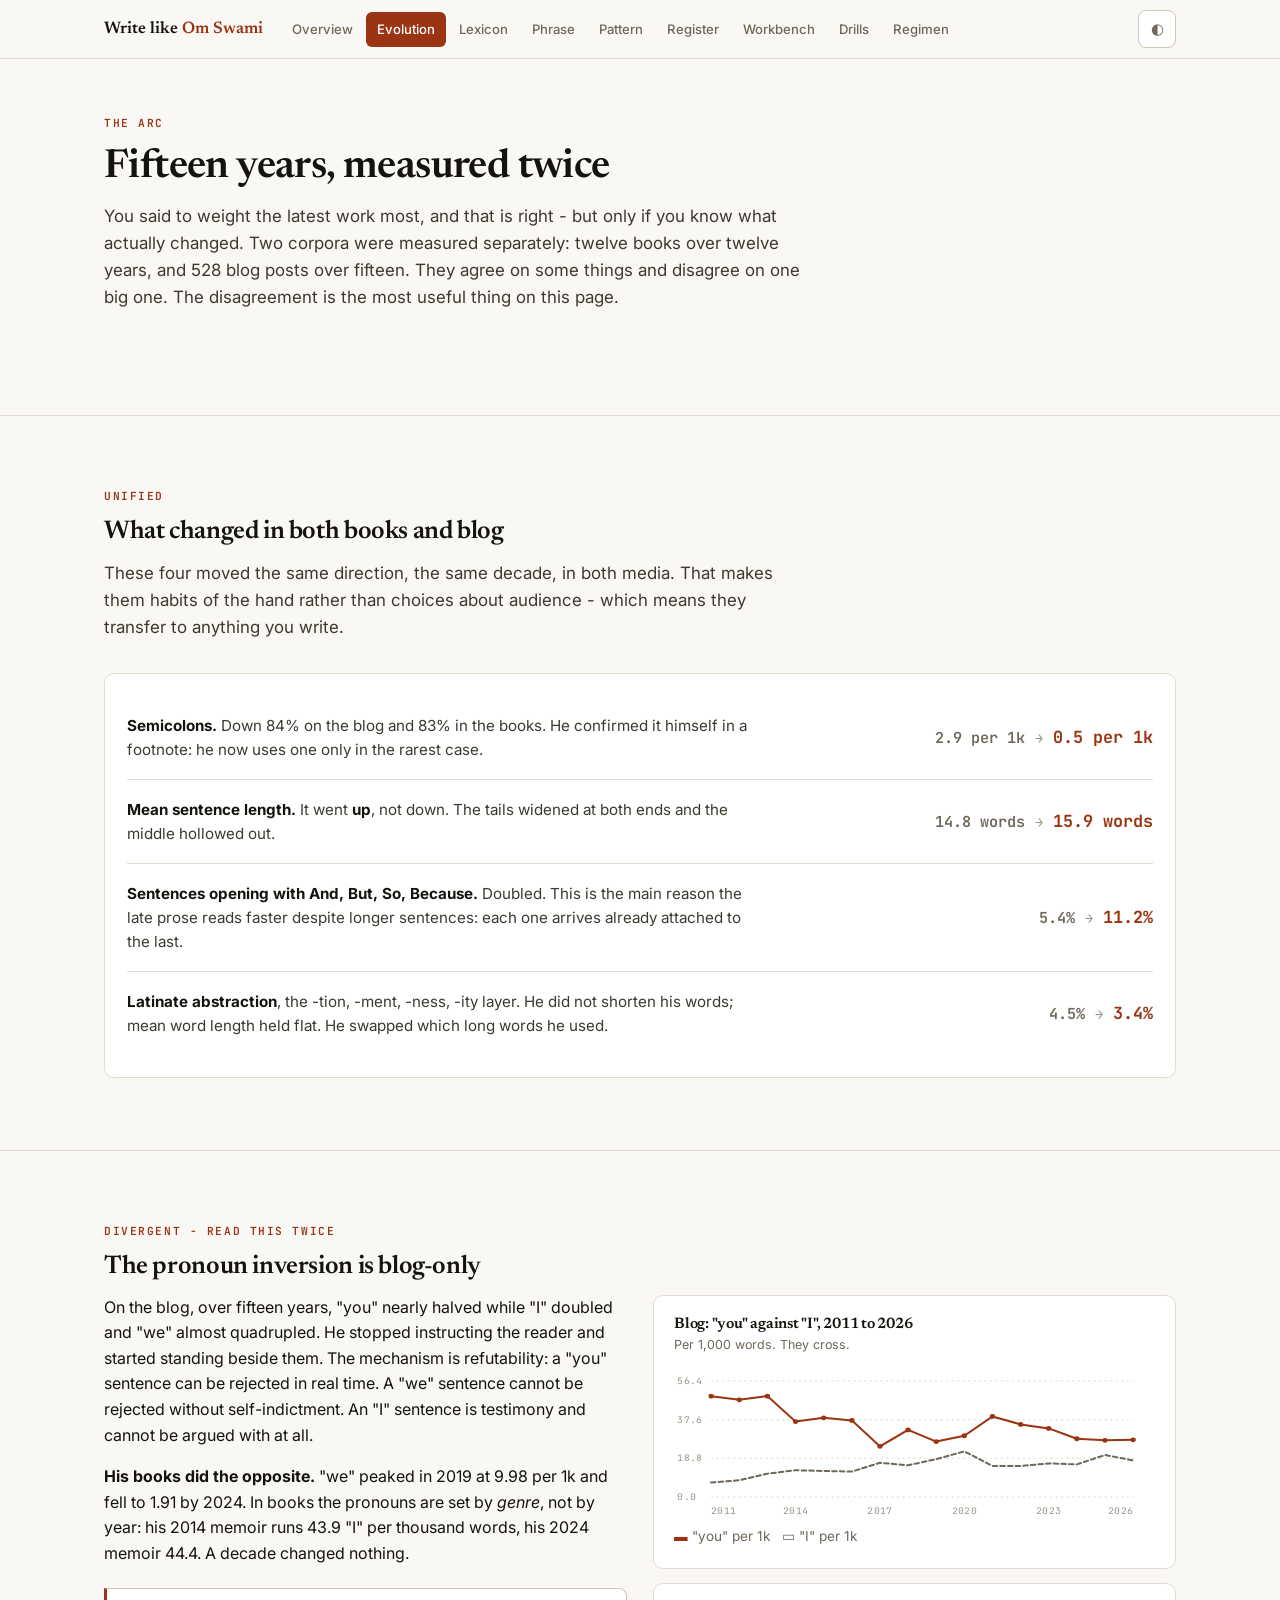
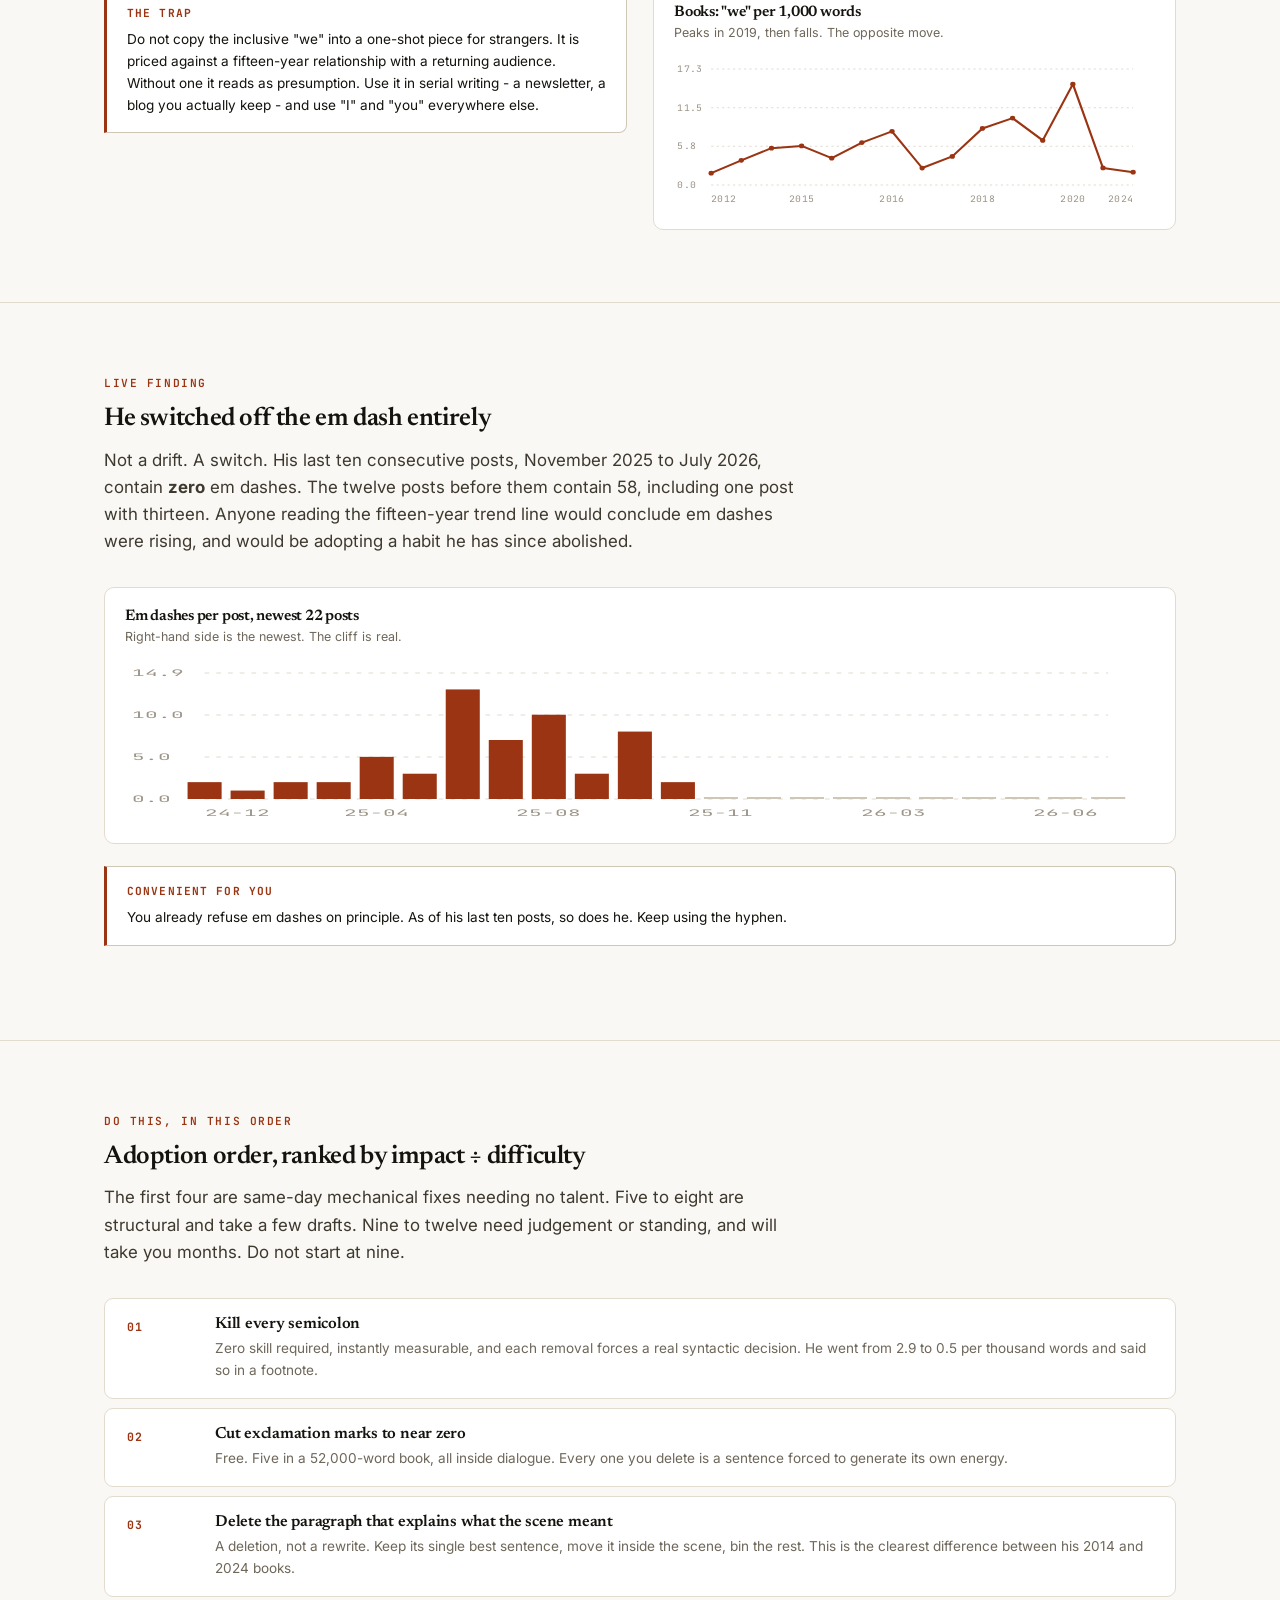
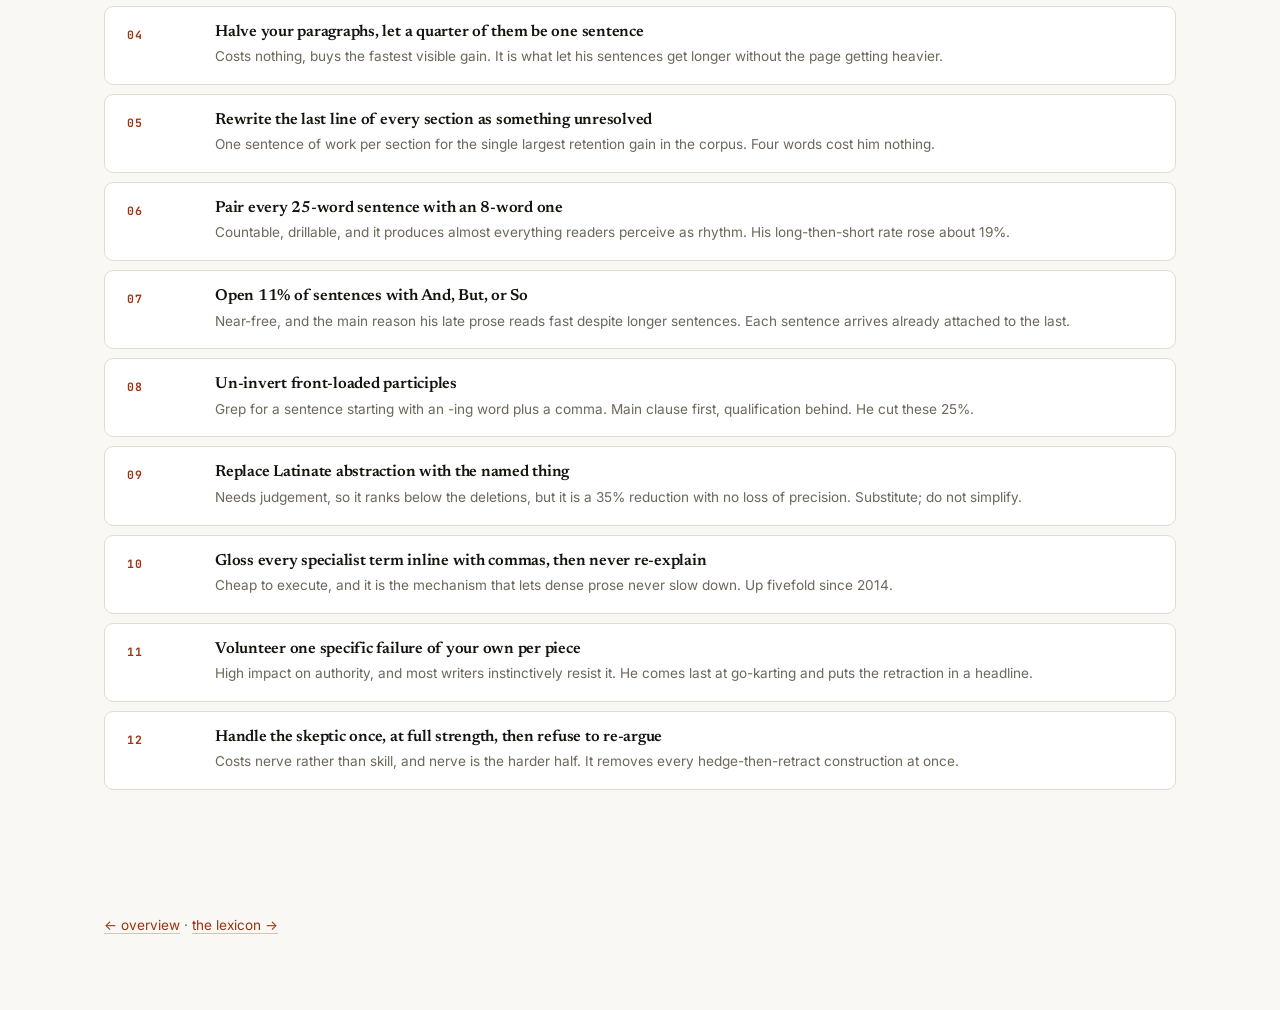
==== commit 3a34b934: "Vocabulary to 2,668 words; fix em-dash chart labels and zero bars - Added 91 of the rarest remaining" ====
--- a/public/evolution.html
+++ b/public/evolution.html
@@ -92,14 +92,28 @@
   let body;
   if(bars){
     const bw=Math.max(3,(w-pad.l-pad.r)/pts.length-3);
-    body=pts.map((p,i)=>`<rect class="bar ${p.y===0?"dim":""}" x="${X(i)-bw/2}" y="${Y(p.y)}" width="${bw}" height="${Math.max(1,Y(mn)-Y(p.y))}"><title>${p.x}: ${p.y}</title></rect>`).join("");
+    body=pts.map((p,i)=>{
+      const h=Y(mn)-Y(p.y);
+      if(p.y===0) return `<rect x="${X(i)-bw/2}" y="${Y(mn)-2}" width="${bw}" height="2" fill="var(--rule-2)"><title>${p.x}: 0</title></rect>`;
+      return `<rect class="bar" x="${X(i)-bw/2}" y="${Y(p.y)}" width="${bw}" height="${h}"><title>${p.x}: ${p.y}</title></rect>`;
+    }).join("");
   } else {
     const path=a=>a.map((p,i)=>(i?"L":"M")+X(i).toFixed(1)+" "+Y(p.y).toFixed(1)).join(" ");
     body=(alt?`<path class="ln alt" d="${path(alt)}"/>`:"")+`<path class="ln" d="${path(pts)}"/>`+
       pts.map((p,i)=>`<circle class="dot" cx="${X(i)}" cy="${Y(p.y)}" r="2.4"><title>${p.x}: ${p.y}</title></circle>`).join("");
   }
   const step=Math.ceil(pts.length/6);
-  const xl=pts.map((p,i)=>(i%step===0||i===pts.length-1)?`<text class="lbl" x="${X(i)}" y="${h-7}" text-anchor="${i===0?'start':i===pts.length-1?'end':'middle'}">${p.x}</text>`:"").join("");
+  const MINGAP=52;
+  let lastX=-1e9;
+  const xl=pts.map((p,i)=>{
+    const isLast=i===pts.length-1;
+    if(!(i%step===0||isLast)) return "";
+    const x=X(i);
+    if(!isLast && x-lastX<MINGAP) return "";
+    if(isLast && x-lastX<MINGAP) return "";   // never overlap the previous label
+    lastX=x;
+    return `<text class="lbl" x="${x}" y="${h-7}" text-anchor="${i===0?'start':isLast?'end':'middle'}">${p.x}</text>`;
+  }).join("");
   el.innerHTML=`<svg viewBox="0 0 ${w} ${h}" preserveAspectRatio="none" style="height:${h}px">${g}${body}${xl}</svg>`+
     (alt?`<div class="small muted" style="margin-top:5px"><span style="color:var(--accent)">▬</span> ${lab} &nbsp; <span style="color:var(--muted)">▭</span> ${altLab}</div>`:"");
 }
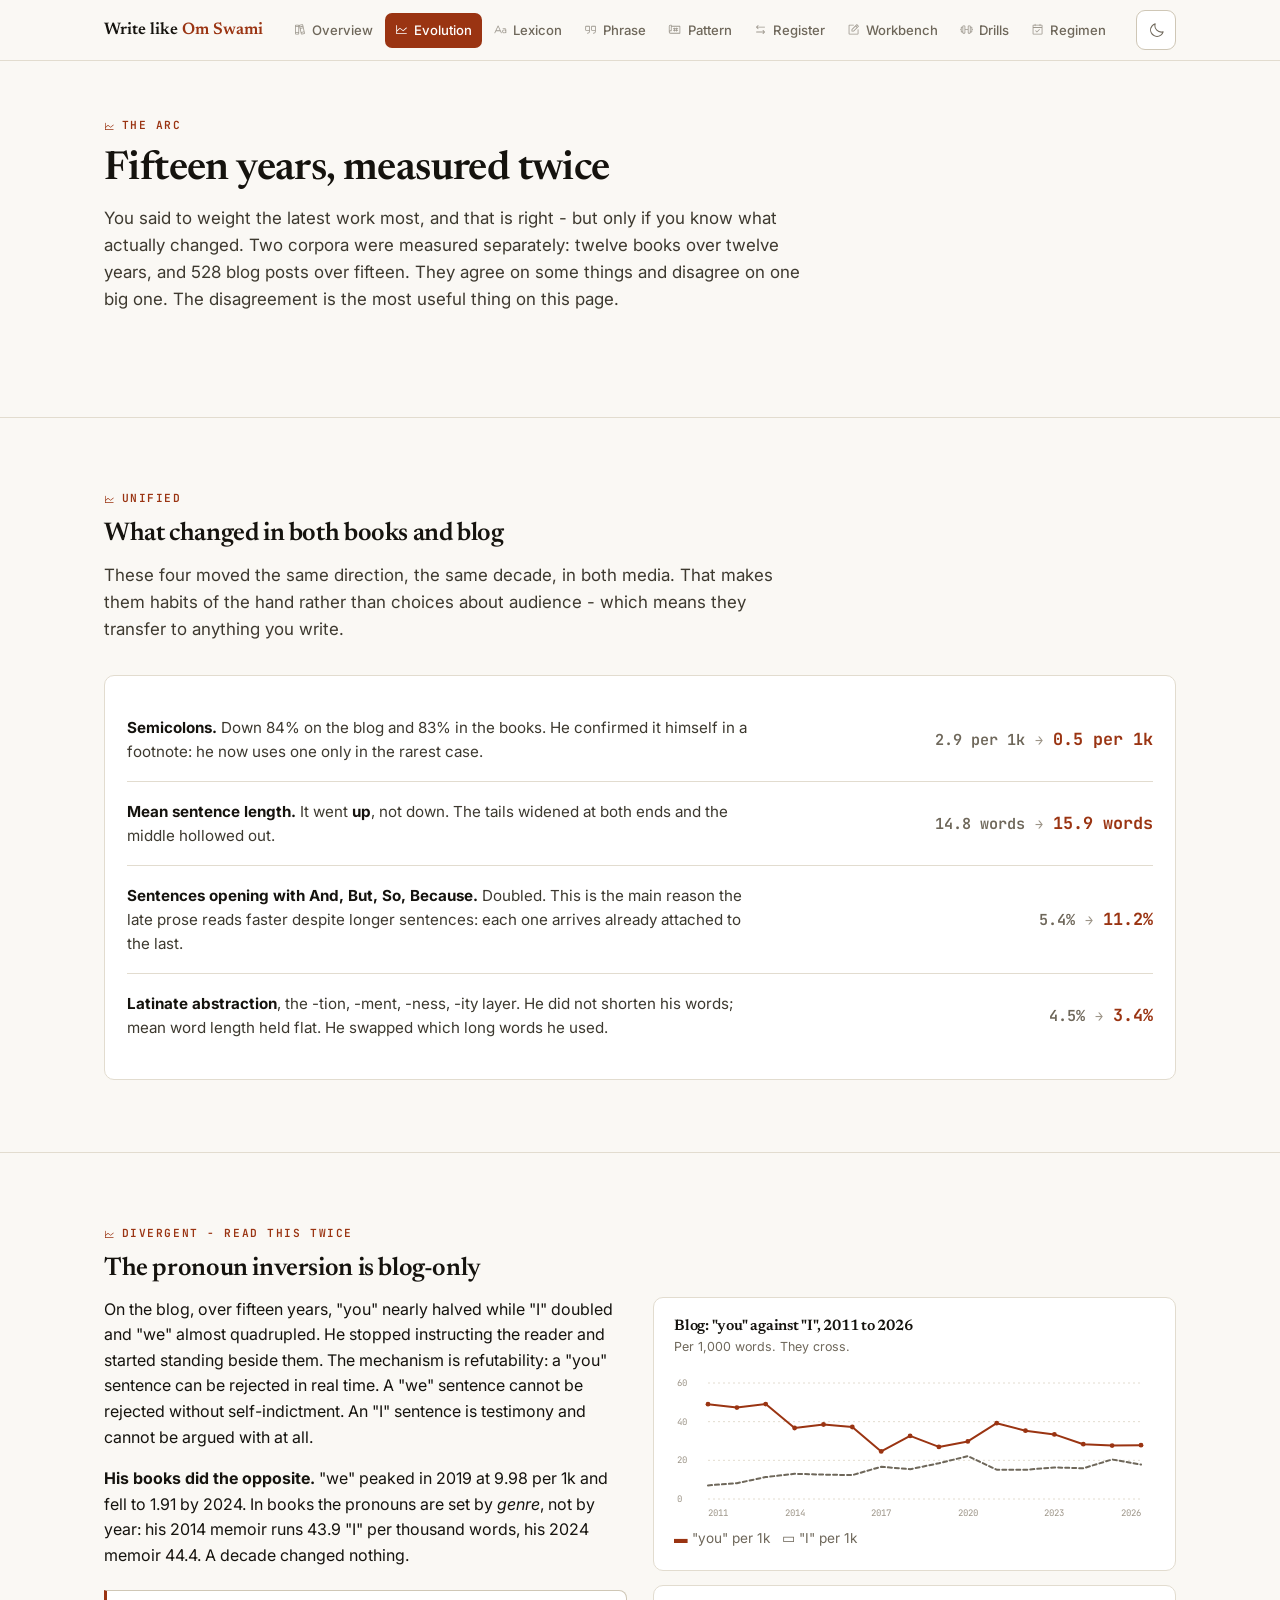
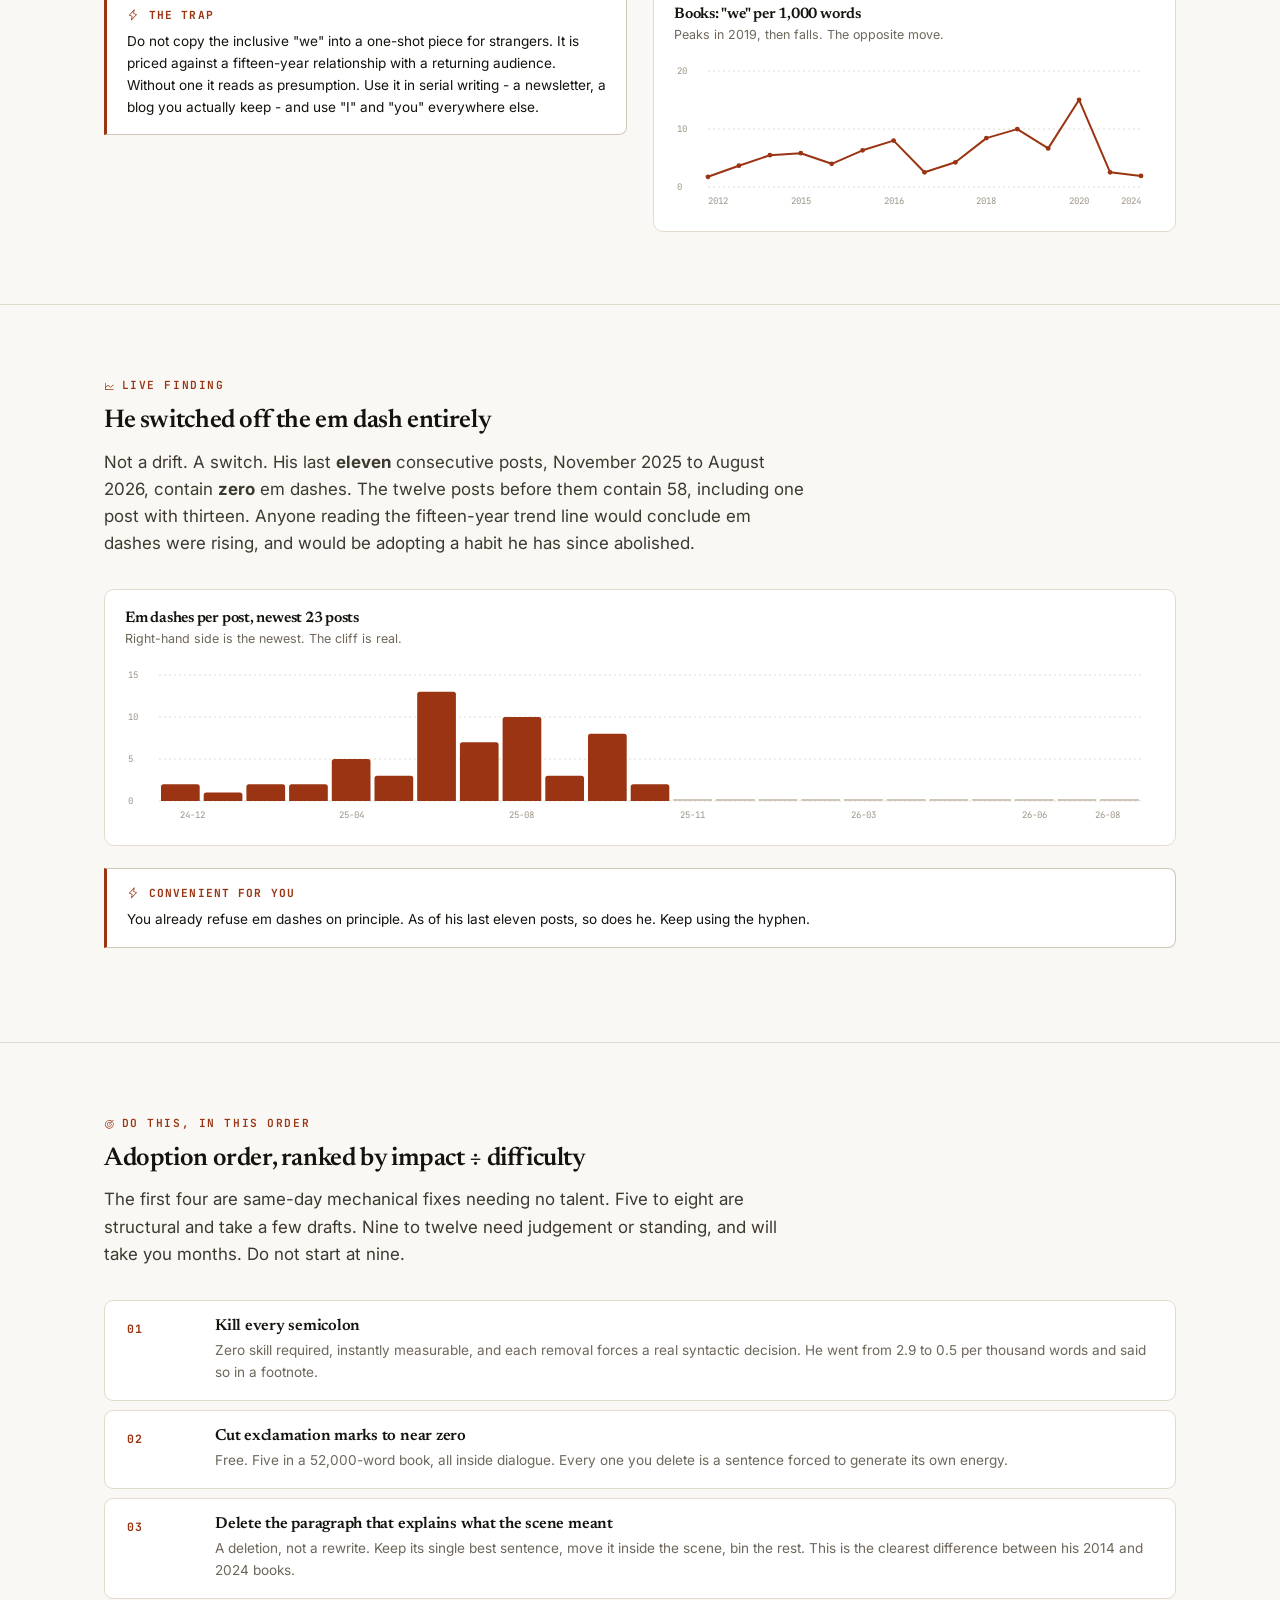
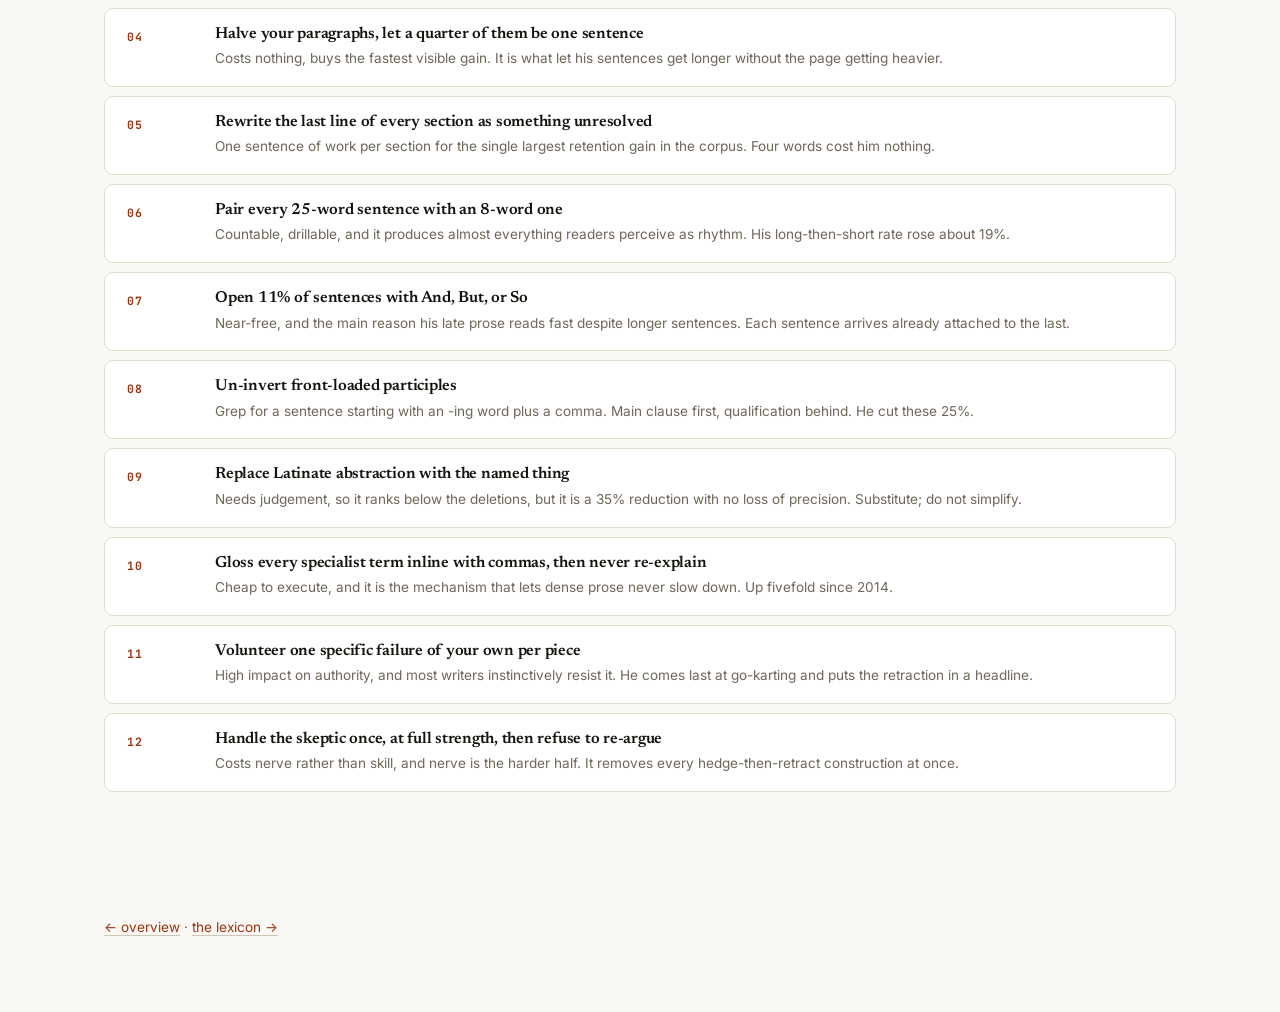
==== commit 39a27ae2: "Re-verify everything against a fresh corpus scrape; attach real pulls to all 18 templates; fix the e" ====
--- a/public/evolution.html
+++ b/public/evolution.html
@@ -44,9 +44,9 @@
 <section><div class="wrap">
   <div class="eyebrow">Live finding</div>
   <h2 class="h2" style="font-size:1.6rem">He switched off the em dash entirely</h2>
-  <p class="lede">Not a drift. A switch. His last ten consecutive posts, November 2025 to July 2026, contain <b>zero</b> em dashes. The twelve posts before them contain 58, including one post with thirteen. Anyone reading the fifteen-year trend line would conclude em dashes were rising, and would be adopting a habit he has since abolished.</p>
-  <div class="chart"><h4>Em dashes per post, newest 22 posts</h4><div class="sub">Right-hand side is the newest. The cliff is real.</div><div id="c3"></div></div>
-  <div class="note"><b>Convenient for you</b><p class="small" style="margin:0">You already refuse em dashes on principle. As of his last ten posts, so does he. Keep using the hyphen.</p></div>
+  <p class="lede">Not a drift. A switch. His last <b><span id="zn">eleven</span></b> consecutive posts, <span id="zrange">November 2025 to August 2026</span>, contain <b>zero</b> em dashes. The <span id="bn">twelve</span> posts before them contain <span id="bsum">58</span>, including one post with <span id="bmax">thirteen</span>. Anyone reading the fifteen-year trend line would conclude em dashes were rising, and would be adopting a habit he has since abolished.</p>
+  <div class="chart"><h4>Em dashes per post, newest <span id="emn">23</span> posts</h4><div class="sub">Right-hand side is the newest. The cliff is real.</div><div id="c3"></div></div>
+  <div class="note"><b>Convenient for you</b><p class="small" style="margin:0">You already refuse em dashes on principle. As of his last <span id="zn2">eleven</span> posts, so does he. Keep using the hyphen.</p></div>
 </div></section>
 
 <section><div class="wrap">
@@ -80,49 +80,86 @@
     <div class="n">${String(i+1).padStart(2,"0")}</div>
     <div><h4>${a[0]}</h4><p class="small muted" style="margin:0">${a[1]}</p></div></div>`).join("");
 
+/* Charts render at the container's real pixel width (no viewBox stretching,
+   so text is never distorted) and redraw on resize. Bars get integer ticks
+   on a rounded scale; the padded data max never becomes a tick label. */
+function niceScale(dmax,{ints=false}={}){
+  const bases=ints?[1,2,5]:[0.5,1,2,5];
+  for(let p=1;p<=100000;p*=10){
+    for(const b of bases){
+      const step=b*p;
+      if(ints&&step<1) continue;
+      const n=Math.ceil(dmax/step);
+      if(n<=3){
+        const ticks=[];for(let v=0;v<=n*step+1e-9;v+=step)ticks.push(+v.toFixed(2));
+        return {mx:n*step,ticks};
+      }
+    }
+  }
+  return {mx:dmax,ticks:[0,dmax]};
+}
 function mini(el,pts,{alt=null,lab="",altLab="",h=150,bars=false}={}){
-  const w=440,pad={l:34,r:20,t:10,b:24};
+  const w=Math.max(300,el.clientWidth||440),pad={l:34,r:14,t:10,b:24};
   const ys=pts.map(p=>p.y).concat(alt?alt.map(p=>p.y):[]);
-  let mn=Math.min(0,...ys), mx=Math.max(...ys)*1.15||1;
-  const X=i=>pad.l+i*(w-pad.l-pad.r)/Math.max(1,pts.length-1);
+  const {mx,ticks}=niceScale(Math.max(...ys)||1,{ints:bars});
+  const mn=Math.min(0,...ys);
+  const iw=w-pad.l-pad.r;
+  const X=i=>pad.l+i*iw/Math.max(1,pts.length-1);
   const Y=v=>pad.t+(mx-v)/(mx-mn)*(h-pad.t-pad.b);
-  let g="";
-  for(let k=0;k<=3;k++){const v=mn+(mx-mn)*k/3;
-    g+=`<line class="gl" x1="${pad.l}" x2="${w-pad.r}" y1="${Y(v)}" y2="${Y(v)}"/><text class="lbl" x="3" y="${Y(v)+3}">${v.toFixed(1)}</text>`;}
-  let body;
+  const dec=ticks.some(v=>v%1!==0)?1:0;
+  let g=ticks.map(v=>`<line class="gl" x1="${pad.l}" x2="${w-pad.r}" y1="${Y(v)}" y2="${Y(v)}"/><text class="lbl" x="3" y="${Y(v)+3}">${v.toFixed(dec)}</text>`).join("");
+  let body,BX=X;
   if(bars){
-    const bw=Math.max(3,(w-pad.l-pad.r)/pts.length-3);
+    const n=pts.length,band=iw/n,gap=Math.min(4,Math.max(2,band*.2)),bw=Math.max(3,band-gap);
+    BX=i=>pad.l+i*band+band/2;
     body=pts.map((p,i)=>{
-      const h=Y(mn)-Y(p.y);
-      if(p.y===0) return `<rect x="${X(i)-bw/2}" y="${Y(mn)-2}" width="${bw}" height="2" fill="var(--rule-2)"><title>${p.x}: 0</title></rect>`;
-      return `<rect class="bar" x="${X(i)-bw/2}" y="${Y(p.y)}" width="${bw}" height="${h}"><title>${p.x}: ${p.y}</title></rect>`;
+      const x=pad.l+i*band+gap/2, tip=`<title>${p.x}${p.t?" · "+p.t:""}: ${p.y}</title>`;
+      if(p.y===0) return `<rect x="${x.toFixed(1)}" y="${Y(mn)-2}" width="${bw.toFixed(1)}" height="2" fill="var(--rule-2)">${tip}</rect>`;
+      const y=Y(p.y),bh=Y(mn)-y,r=Math.min(2.5,bh/2,bw/2);
+      return `<path class="bar" d="M${x.toFixed(1)},${(y+r).toFixed(1)} Q${x.toFixed(1)},${y.toFixed(1)} ${(x+r).toFixed(1)},${y.toFixed(1)} H${(x+bw-r).toFixed(1)} Q${(x+bw).toFixed(1)},${y.toFixed(1)} ${(x+bw).toFixed(1)},${(y+r).toFixed(1)} V${Y(mn).toFixed(1)} H${x.toFixed(1)} Z">${tip}</path>`;
     }).join("");
   } else {
     const path=a=>a.map((p,i)=>(i?"L":"M")+X(i).toFixed(1)+" "+Y(p.y).toFixed(1)).join(" ");
     body=(alt?`<path class="ln alt" d="${path(alt)}"/>`:"")+`<path class="ln" d="${path(pts)}"/>`+
-      pts.map((p,i)=>`<circle class="dot" cx="${X(i)}" cy="${Y(p.y)}" r="2.4"><title>${p.x}: ${p.y}</title></circle>`).join("");
+      pts.map((p,i)=>`<circle class="dot" cx="${X(i).toFixed(1)}" cy="${Y(p.y).toFixed(1)}" r="2.4"><title>${p.x}: ${p.y}</title></circle>`).join("");
   }
-  const step=Math.ceil(pts.length/6);
-  const MINGAP=52;
-  let lastX=-1e9;
+  /* x labels: about six, and the newest bar always keeps its label -
+     a neighbour is dropped instead of the last one */
+  const step=Math.ceil(pts.length/6), MINGAP=46, lastI=pts.length-1, lastX=BX(lastI);
+  let prevX=-1e9;
   const xl=pts.map((p,i)=>{
-    const isLast=i===pts.length-1;
+    const isLast=i===lastI;
     if(!(i%step===0||isLast)) return "";
-    const x=X(i);
-    if(!isLast && x-lastX<MINGAP) return "";
-    if(isLast && x-lastX<MINGAP) return "";   // never overlap the previous label
-    lastX=x;
-    return `<text class="lbl" x="${x}" y="${h-7}" text-anchor="${i===0?'start':isLast?'end':'middle'}">${p.x}</text>`;
+    const x=BX(i);
+    if(!isLast&&(x-prevX<MINGAP||lastX-x<MINGAP)) return "";
+    prevX=x;
+    return `<text class="lbl" x="${x.toFixed(1)}" y="${h-7}" text-anchor="${i===0?'start':isLast?'end':'middle'}">${p.x}</text>`;
   }).join("");
-  el.innerHTML=`<svg viewBox="0 0 ${w} ${h}" preserveAspectRatio="none" style="height:${h}px">${g}${body}${xl}</svg>`+
+  el.innerHTML=`<svg viewBox="0 0 ${w} ${h}" width="${w}" height="${h}" style="display:block;max-width:100%">${g}${body}${xl}</svg>`+
     (alt?`<div class="small muted" style="margin-top:5px"><span style="color:var(--accent)">▬</span> ${lab} &nbsp; <span style="color:var(--muted)">▭</span> ${altLab}</div>`:"");
 }
+const WORDS=["zero","one","two","three","four","five","six","seven","eight","nine","ten","eleven","twelve","thirteen","fourteen","fifteen","sixteen","seventeen","eighteen","nineteen","twenty"];
+const MON=["January","February","March","April","May","June","July","August","September","October","November","December"];
+function monthOf(d){return MON[+d.slice(5,7)-1]+" "+d.slice(0,4);}
+let REDRAW=[];
+function chart(id,fn){const el=document.getElementById(id);const f=()=>fn(el);f();REDRAW.push(f);}
+addEventListener("resize",(()=>{let t;return()=>{clearTimeout(t);t=setTimeout(()=>REDRAW.forEach(f=>f()),150);};})());
 load("blog","metrics","emdash").then(({blog,metrics,emdash})=>{
-  mini(document.getElementById("c1"),
+  chart("c1",el=>mini(el,
     blog.yearly.map(r=>({x:r.year,y:r.you_per1k})),
-    {alt:blog.yearly.map(r=>({x:r.year,y:r.I_per1k})),lab:'"you" per 1k',altLab:'"I" per 1k'});
-  mini(document.getElementById("c2"),
-    metrics.series.map(r=>({x:r.year,y:r.we_per1k})));
-  mini(document.getElementById("c3"), emdash.recent.map(r=>({x:r.date.slice(2,7),y:r.em})),{bars:true,h:160});
+    {alt:blog.yearly.map(r=>({x:r.year,y:r.I_per1k})),lab:'"you" per 1k',altLab:'"I" per 1k'}));
+  chart("c2",el=>mini(el,
+    metrics.series.map(r=>({x:r.year,y:r.we_per1k}))));
+  const R=emdash.recent;
+  chart("c3",el=>mini(el,R.map(r=>({x:r.date.slice(2,7),y:r.em,t:r.title})),{bars:true,h:160}));
+  /* the cliff copy stays true as new posts are added */
+  let z=0;for(let i=R.length-1;i>=0&&R[i].em===0;i--)z++;
+  const before=R.slice(0,R.length-z);
+  const put=(id,v)=>{const e=document.getElementById(id);if(e)e.textContent=v;};
+  put("zn",WORDS[z]||z); put("zn2",WORDS[z]||z); put("emn",R.length);
+  put("zrange",monthOf(R[R.length-z].date)+" to "+monthOf(R[R.length-1].date));
+  put("bn",WORDS[before.length]||before.length);
+  put("bsum",before.reduce((a,r)=>a+r.em,0));
+  put("bmax",WORDS[Math.max(...before.map(r=>r.em))]||Math.max(...before.map(r=>r.em)));
 });
 </script></body></html>
--- a/public/styles.css
+++ b/public/styles.css
@@ -70,38 +70,56 @@
 .small{font-size:.85rem}
 .tnum{font-variant-numeric:tabular-nums}
 
+/* ---------- icons (Phosphor, MIT) ---------- */
+.ic{width:1em;height:1em;flex:none;display:inline-block;vertical-align:-0.13em;
+  fill:currentColor;pointer-events:none}
+.ic-lg{width:1.35em;height:1.35em}
+
 /* ---------- nav ---------- */
 header.nav{position:sticky;top:0;z-index:200;background:var(--bg);border-bottom:1px solid var(--rule)}
 .nav-in{max-width:var(--maxw);margin:0 auto;padding:0 24px;
-  display:flex;align-items:center;gap:18px;height:58px}
+  display:flex;align-items:center;gap:16px;height:60px}
 .brand{font-family:var(--serif);font-size:1.05rem;font-weight:600;
-  border:0;color:var(--ink);white-space:nowrap;flex:none}
+  border:0;color:var(--ink);white-space:nowrap;flex:none;margin-right:auto}
 .brand span{color:var(--accent)}
-.navlinks{display:flex;gap:2px;flex:1;min-width:0;flex-wrap:wrap}
-.navlinks a{border:0;color:var(--muted);font-size:.82rem;padding:7px 11px;
-  border-radius:6px;white-space:nowrap;font-weight:500}
+.navlinks{display:flex;gap:2px;align-items:center;flex-wrap:wrap;justify-content:flex-end}
+.navlinks a{border:0;color:var(--muted);font-size:.82rem;padding:7px 10px;
+  border-radius:7px;white-space:nowrap;font-weight:500;display:inline-flex;align-items:center;gap:6px}
+.navlinks a .ic{opacity:.65}
 .navlinks a:hover{background:var(--surface-2);color:var(--ink)}
+.navlinks a:hover .ic{opacity:1}
 .navlinks a.on{background:var(--accent);color:var(--accent-ink)}
+.navlinks a.on .ic{opacity:1}
+.navbtns{display:flex;gap:8px;flex:none;margin-left:4px}
 .tbtn{border:1px solid var(--rule-2);background:var(--surface);color:var(--muted);
-  width:38px;height:38px;min-width:38px;border-radius:8px;cursor:pointer;font-size:15px;flex:none;
-  display:flex;align-items:center;justify-content:center;padding:0}
+  width:40px;height:40px;min-width:40px;border-radius:9px;cursor:pointer;font-size:17px;flex:none;
+  display:inline-flex;align-items:center;justify-content:center;padding:0}
 .tbtn:hover{color:var(--ink);border-color:var(--accent)}
-.menubtn{display:none;flex-direction:column;gap:4px}
-.menubtn span{display:block;width:17px;height:2px;background:currentColor;border-radius:2px;
-  transition:transform .18s ease,opacity .18s ease}
-header.nav.open .menubtn span:nth-child(1){transform:translateY(6px) rotate(45deg)}
-header.nav.open .menubtn span:nth-child(2){opacity:0}
-header.nav.open .menubtn span:nth-child(3){transform:translateY(-6px) rotate(-45deg)}
-
-/* tablet + mobile: collapse to a panel */
+.tbtn:active{transform:scale(.94)}
+.menubtn{display:none}
+/* theme glyph: show sun on dark, moon on light */
+#themeBtn .i-moon{display:none}
+:root[data-theme="light"] #themeBtn .i-sun{display:none}
+:root[data-theme="light"] #themeBtn .i-moon{display:inline-block}
+@media(prefers-color-scheme:light){
+  :root:not([data-theme="dark"]) #themeBtn .i-sun{display:none}
+  :root:not([data-theme="dark"]) #themeBtn .i-moon{display:inline-block}
+}
+#menuBtn .i-close{display:none}
+header.nav.open #menuBtn .i-open{display:none}
+header.nav.open #menuBtn .i-close{display:inline-block}
+
+/* tablet + mobile: collapse to a panel, buttons hard right */
 @media(max-width:900px){
-  .nav-in{gap:12px;padding:0 18px}
-  .menubtn{display:flex}
+  .nav-in{gap:10px;padding:0 16px;height:58px}
+  .menubtn{display:inline-flex}
   .navlinks{position:absolute;left:0;right:0;top:58px;flex-direction:column;gap:0;
-    background:var(--bg);border-bottom:1px solid var(--rule);
-    padding:6px 18px 14px;display:none}
+    align-items:stretch;background:var(--bg);border-bottom:1px solid var(--rule);
+    padding:8px 16px 16px;display:none;max-height:calc(100dvh - 58px);overflow-y:auto;
+    box-shadow:0 12px 24px -18px rgba(0,0,0,.6)}
   header.nav.open .navlinks{display:flex}
-  .navlinks a{padding:13px 12px;font-size:.95rem;border-radius:8px;width:100%}
+  .navlinks a{padding:14px 12px;font-size:1rem;border-radius:9px;width:100%;gap:12px}
+  .navlinks a .ic{width:1.2em;height:1.2em;opacity:.8}
   .navlinks a+a{border-top:1px solid var(--rule)}
   .navlinks a.on{border-top-color:transparent}
 }
@@ -214,7 +232,17 @@
 .tpl .sh{font-family:var(--mono);font-size:.78rem;color:var(--accent);margin-bottom:6px}
 .tpl .dsc{font-size:.92rem;color:var(--ink-2)}
 .tpl .demo{font-family:var(--serif);font-size:1rem;background:var(--surface-2);
-  border-radius:7px;padding:11px 14px;margin-top:9px;color:var(--ink-2)}
+  border-radius:7px;padding:11px 14px;margin-top:7px;color:var(--ink-2)}
+.tpl .exhead{font-family:var(--mono);font-size:.66rem;font-weight:600;letter-spacing:.12em;
+  text-transform:uppercase;color:var(--accent);margin-top:14px}
+.tpl .exnote{font-size:.8rem;color:var(--muted);margin-top:5px}
+.tpl .pull{font-family:var(--serif);font-size:.98rem;border-left:2px solid var(--rule-2);
+  padding:1px 0 1px 13px;margin-top:10px;color:var(--ink-2)}
+.tpl .pull .ct{font-family:var(--sans);font-size:.74rem;color:var(--muted);margin-top:4px}
+.tpl .pull .ct a{color:var(--muted)}
+.morebtn{font-family:var(--mono);font-size:.7rem;color:var(--muted);background:none;
+  border:1px solid var(--rule);border-radius:5px;padding:4px 10px;margin-top:10px;cursor:pointer}
+.morebtn:hover{color:var(--accent);border-color:var(--rule-2)}
 
 /* ---------- schedule ---------- */
 .phase{border:1px solid var(--rule);border-radius:10px;overflow:hidden;margin-bottom:18px;background:var(--surface)}
@@ -337,3 +365,43 @@
 @media(max-width:700px){
   .g2,.g3{grid-template-columns:1fr}
 }
+
+/* --- icon placement --- */
+.eyebrow{display:flex;align-items:center;gap:7px}
+.eyebrow .ic{width:.95em;height:.95em}
+.searchwrap{position:relative;display:flex;align-items:center;flex:1;min-width:0}
+.searchwrap .sic{position:absolute;left:11px;width:15px;height:15px;color:var(--faint);z-index:1}
+.searchwrap input[type=search]{padding-left:34px;width:100%}
+.note b .ic,.drill .test b .ic,.tpl .demo b .ic,.ship .ic{width:1.05em;height:1.05em;margin-right:2px}
+.card .k .ic{width:.95em;height:.95em;margin-right:4px}
+
+/* --- mobile polish --- */
+@media(max-width:700px){
+  body{font-size:15.5px}
+  .wrap{padding:0 18px}
+  section{padding:44px 0}
+  .h2{font-size:clamp(1.5rem,6vw,2rem)}
+  .hero h1{font-size:clamp(2rem,8.5vw,2.8rem)}
+  .lede{font-size:1rem}
+  .card{padding:18px}
+  .btn,.chip{min-height:42px;display:inline-flex;align-items:center}
+  .chk{width:22px;height:22px}
+  .controls{gap:8px}
+  .controls select{flex:1;min-width:140px}
+  .fc-bar{display:grid;grid-template-columns:1fr 1fr;gap:8px}
+  .fc-bar .btn{justify-content:center}
+  .fc-bar #reset{grid-column:1/-1;margin-left:0!important;justify-content:center}
+  .scroller{max-height:70vh}
+  .wrow{padding:14px}
+  .tpl{padding-left:14px}
+  .drill{padding:16px}
+  .metric{padding:10px 0}
+  #editor{min-height:280px}
+  .score{font-size:2.8rem}
+  .stat .n{font-size:1.6rem}
+  .arcbar{height:110px}
+  .arcx span{font-size:.5rem}
+}
+@media(max-width:700px){
+  a,button,.chip,.navlinks a{-webkit-tap-highlight-color:transparent}
+}
